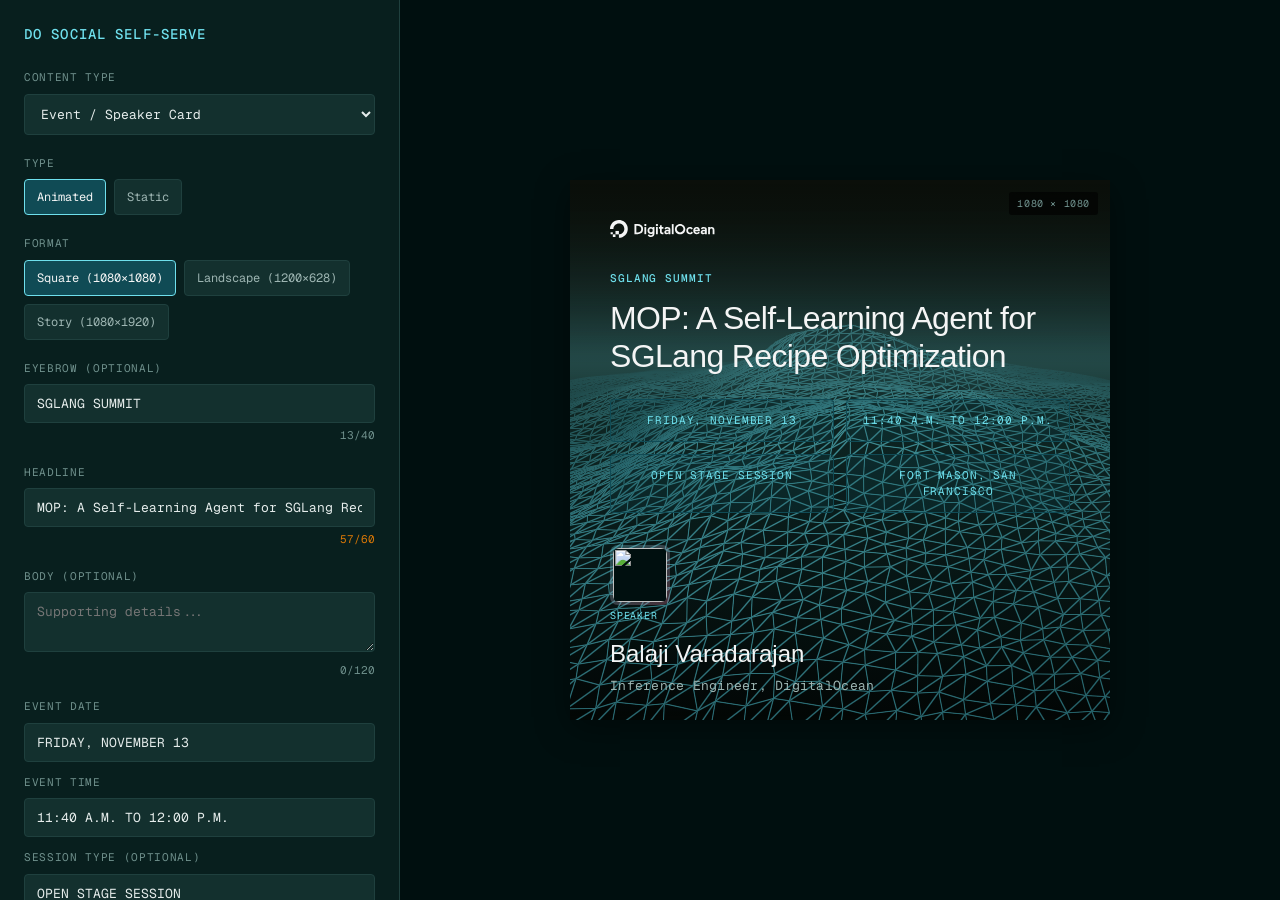
==== index.html @ 2535b36b "Reorder Type buttons: Animated first, then Static Co-Authored-By: Claude Sonnet 4.5 <noreply@anthrop" ====
<!DOCTYPE html>
<html lang="en">
<head>
<meta charset="UTF-8">
<meta name="viewport" content="width=device-width, initial-scale=1.0">
<title>DO Social Self-Serve</title>
<link rel="preconnect" href="https://fonts.googleapis.com">
<link rel="preconnect" href="https://fonts.gstatic.com" crossorigin>
<link href="https://fonts.googleapis.com/css2?family=Geist+Mono:wght@400;500&display=swap" rel="stylesheet">
<style>
@font-face {
  font-family: 'Special Gothic';
  src: url('https://use.typekit.net/af/79a2bb/00000000000000007735bb91/30/l?primer=7cdcb44be4a7db8877ffa5c0007b8dd865b3bbc383831fe2ea177f62257a9191&fvd=n4&v=3') format('woff2');
  font-weight: 400;
  font-style: normal;
  font-display: swap;
}
</style>
<style>
:root {
  --ground: #000F0F;
  --surface: #081F1E;
  --surface-2: #13302E;
  --rule: #1F403E;
  --text-dim: #6F908C;
  --text-mid: #9DB5B2;
  --text: #E5ECEB;
  --text-bright: #F4F5F5;
  --accent: #6FE0ED;
  --accent-mid: #30CBD9;
  --accent-deep: #104B55;
  --sans: "Special Gothic", "Helvetica Neue", Arial, sans-serif;
  --mono: "Geist Mono", monospace;
}

* { box-sizing: border-box; margin: 0; padding: 0; }

body {
  background: var(--ground);
  color: var(--text);
  font-family: var(--mono);
  font-size: 13px;
  line-height: 1.5;
  overflow-x: hidden;
}

.container {
  display: grid;
  grid-template-columns: 400px 1fr;
  height: 100vh;
}

.sidebar {
  background: var(--surface);
  border-right: 1px solid var(--rule);
  overflow-y: auto;
  padding: 24px;
}

.preview-area {
  display: flex;
  align-items: center;
  justify-content: center;
  padding: 40px;
  position: relative;
}

h1 {
  font-size: 14px;
  font-weight: 500;
  letter-spacing: 0.08em;
  text-transform: uppercase;
  color: var(--accent);
  margin-bottom: 24px;
}

.form-group {
  margin-bottom: 20px;
}

label {
  display: block;
  font-size: 11px;
  letter-spacing: 0.06em;
  text-transform: uppercase;
  color: var(--text-dim);
  margin-bottom: 8px;
}

input[type="text"],
textarea,
select {
  width: 100%;
  background: var(--surface-2);
  border: 1px solid var(--rule);
  color: var(--text);
  padding: 10px 12px;
  font-family: var(--mono);
  font-size: 13px;
  border-radius: 4px;
}

input[type="text"]:focus,
textarea:focus,
select:focus {
  outline: none;
  border-color: var(--accent-deep);
}

textarea {
  resize: vertical;
  min-height: 60px;
}

.char-count {
  font-size: 11px;
  color: var(--text-dim);
  text-align: right;
  margin-top: 4px;
}

.char-count.warning {
  color: #D97706;
}

.char-count.error {
  color: #DC2626;
}

.radio-group {
  display: flex;
  gap: 8px;
  flex-wrap: wrap;
}

.radio-btn {
  background: var(--surface-2);
  border: 1px solid var(--rule);
  padding: 8px 12px;
  border-radius: 4px;
  cursor: pointer;
  font-size: 12px;
  color: var(--text-mid);
  transition: all 0.15s ease;
}

.radio-btn:hover {
  border-color: var(--accent-deep);
  color: var(--text);
}

.radio-btn.active {
  background: var(--accent-deep);
  border-color: var(--accent);
  color: var(--text-bright);
}

.btn-primary {
  background: var(--accent);
  color: var(--ground);
  border: none;
  padding: 12px 20px;
  border-radius: 4px;
  font-family: var(--mono);
  font-size: 12px;
  font-weight: 500;
  letter-spacing: 0.04em;
  cursor: pointer;
  transition: all 0.15s ease;
  width: 100%;
  margin-top: 24px;
}

.btn-primary:hover {
  background: var(--accent-mid);
}

.preview-canvas {
  background: var(--ground);
  box-shadow: 0 8px 32px rgba(0, 0, 0, 0.4);
  position: relative;
  overflow: hidden;
}

.preview-canvas.square {
  width: 540px;
  height: 540px;
}

.preview-canvas.landscape {
  width: 600px;
  height: 314px;
}

.preview-canvas.story {
  width: 324px;
  height: 576px;
}

.canvas-content {
  width: 100%;
  height: 100%;
  padding: 40px;
  display: flex;
  flex-direction: column;
  justify-content: space-between;
  position: relative;
}

.canvas-bg {
  position: absolute;
  inset: 0;
  background: linear-gradient(180deg, transparent 0%, rgba(48, 203, 217, 0.12) 50%, transparent 100%);
  pointer-events: none;
}

.canvas-logo {
  display: flex;
  align-items: center;
  position: relative;
  z-index: 1;
}

.canvas-logo svg {
  height: 18px;
  width: auto;
  fill: var(--text-bright);
}

.canvas-content-body {
  position: relative;
  z-index: 1;
}

.canvas-eyebrow {
  font-family: var(--mono);
  font-size: 11px;
  font-weight: 500;
  letter-spacing: 0.08em;
  text-transform: uppercase;
  color: var(--accent);
  margin-top: 32px;
  margin-bottom: 12px;
}

.canvas-headline {
  font-family: var(--sans);
  font-size: 32px;
  font-weight: 400;
  letter-spacing: -0.02em;
  color: var(--text-bright);
  line-height: 1.2;
  margin-bottom: 16px;
}

.canvas-body {
  font-family: var(--sans);
  font-size: 14px;
  font-weight: 400;
  color: var(--text-mid);
  line-height: 1.5;
  max-width: 80%;
}

.canvas-cta {
  background: var(--accent-deep);
  border: 1px solid var(--accent);
  color: var(--text-bright);
  padding: 10px 16px;
  border-radius: 4px;
  font-size: 12px;
  font-weight: 500;
  letter-spacing: 0.04em;
  display: inline-block;
  margin-top: 20px;
}

/* Event Metadata Pills */
.canvas-event-meta {
  display: grid;
  grid-template-columns: 1fr 1fr;
  gap: 12px;
  margin-top: 24px;
}

.canvas-pill {
  font-family: var(--mono);
  font-size: 11px;
  letter-spacing: 0.08em;
  text-transform: uppercase;
  color: var(--accent);
  background: rgba(16, 75, 85, 0.2);
  border: 1px solid var(--accent-deep);
  border-radius: 4px;
  padding: 12px 16px;
  text-align: center;
}

/* Speaker Section */
.canvas-speaker {
  margin-top: 32px;
  display: block;
}

.canvas-speaker-photo-container {
  width: 60px;
  height: 60px;
  border-radius: 8px;
  background: linear-gradient(135deg, rgba(111, 224, 237, 0.3) 0%, rgba(219, 112, 147, 0.3) 100%);
  padding: 3px;
  display: inline-flex;
  align-items: center;
  justify-content: center;
  vertical-align: middle;
  margin-right: 12px;
}

.canvas-speaker-photo {
  width: 100%;
  height: 100%;
  object-fit: cover;
  border-radius: 6px;
  background: var(--ground);
}

.canvas-speaker-info {
  display: block;
}

.canvas-speaker-label {
  font-family: var(--mono);
  font-size: 10px;
  letter-spacing: 0.08em;
  text-transform: uppercase;
  color: var(--accent);
  display: inline-block;
  vertical-align: middle;
}

.canvas-speaker-name {
  font-family: var(--sans);
  font-size: 24px;
  font-weight: 400;
  color: var(--text-bright);
  margin-top: 12px;
  margin-bottom: 4px;
}

.canvas-speaker-title {
  font-family: var(--mono);
  font-size: 13px;
  color: var(--text-mid);
  letter-spacing: 0.02em;
}

.info-box {
  background: var(--surface-2);
  border: 1px solid var(--accent-deep);
  border-radius: 4px;
  padding: 12px;
  margin-top: 20px;
  font-size: 11px;
  color: var(--text-dim);
  line-height: 1.6;
}

.dimension-label {
  position: absolute;
  top: 12px;
  right: 12px;
  font-size: 10px;
  letter-spacing: 0.06em;
  text-transform: uppercase;
  color: var(--text-dim);
  background: rgba(0, 0, 0, 0.6);
  padding: 4px 8px;
  border-radius: 3px;
  backdrop-filter: blur(4px);
}

.animated-canvas {
  position: absolute;
  inset: 0;
  opacity: 0;
  pointer-events: none;
  transition: opacity 0.3s ease;
}

.preview-canvas.animated .animated-canvas {
  opacity: 1;
}

@keyframes fadeInUp {
  from {
    opacity: 0;
    transform: translateY(20px);
  }
  to {
    opacity: 1;
    transform: translateY(0);
  }
}

@keyframes pulse {
  0%, 100% {
    opacity: 0.4;
  }
  50% {
    opacity: 1;
  }
}

.animated .canvas-headline {
  animation: fadeInUp 1s ease forwards;
  animation-delay: 0.5s;
  opacity: 0;
}

.animated .canvas-body {
  animation: fadeInUp 1s ease forwards;
  animation-delay: 1s;
  opacity: 0;
}

.animated .canvas-cta {
  animation: fadeInUp 1s ease forwards;
  animation-delay: 1.5s;
  opacity: 0;
}

@media (max-width: 1200px) {
  .container {
    grid-template-columns: 1fr;
    height: auto;
  }

  .preview-area {
    min-height: 600px;
  }
}
</style>
</head>
<body>

<div class="container">
  <div class="sidebar">
    <h1>DO Social Self-Serve</h1>

    <div class="form-group">
      <label>Content Type</label>
      <select id="contentType">
        <option value="event" selected>Event / Speaker Card</option>
        <option value="product">Product Launch</option>
        <option value="partnership">Partnership</option>
        <option value="quote">Customer Quote</option>
        <option value="hiring">Hiring</option>
        <option value="thought">Thought Leadership</option>
        <option value="company">Company News</option>
      </select>
    </div>

    
    <div class="form-group" id="productOptions" style="display: none;">
      <label>
        <input type="checkbox" id="dayZeroBadge" style="width: auto; margin-right: 8px;">
        Show "DAY 0" badge
      </label>
      <label style="margin-top: 12px;">Partner Logo URL <span style="color: var(--text-dim);">(Optional)</span></label>
      <input type="text" id="partnerLogo" placeholder="https://partner.com/logo.svg">
    </div>

    
    <div class="form-group" id="quoteOptions" style="display: none;">
      <label>Customer/Partner Name</label>
      <input type="text" id="customerName" placeholder="Company name" maxlength="40">
      <label style="margin-top: 12px;">Quote Text</label>
      <textarea id="quoteText" placeholder="Customer testimonial or quote..." maxlength="300" rows="5"></textarea>
      <div class="char-count"><span id="quoteCount">0</span>/300</div>
      <label style="margin-top: 12px;">Attribution Name</label>
      <input type="text" id="attributionName" placeholder="Person's name" maxlength="40">
      <label style="margin-top: 12px;">Attribution Title</label>
      <input type="text" id="attributionTitle" placeholder="Title & Company" maxlength="60">
    </div>

    <div class="form-group">
      <label>Type</label>
      <div class="radio-group">
        <div class="radio-btn active" data-type="animated">Animated</div>
        <div class="radio-btn" data-type="static">Static</div>
      </div>
    </div>

    <div class="form-group">
      <label>Format</label>
      <div class="radio-group">
        <div class="radio-btn active" data-format="square">Square (1080×1080)</div>
        <div class="radio-btn" data-format="landscape">Landscape (1200×628)</div>
        <div class="radio-btn" data-format="story">Story (1080×1920)</div>
      </div>
    </div>

    <div class="form-group">
      <label>Eyebrow <span style="color: var(--text-dim);">(Optional)</span></label>
      <input type="text" id="eyebrow" placeholder="NEW FEATURE · PRODUCT LAUNCH · EVENT" maxlength="40">
      <div class="char-count"><span id="eyebrowCount">0</span>/40</div>
    </div>

    <div class="form-group">
      <label>Headline</label>
      <input type="text" id="headline" placeholder="Your main message here" maxlength="60">
      <div class="char-count"><span id="headlineCount">0</span>/60</div>
    </div>

    <div class="form-group">
      <label>Body <span style="color: var(--text-dim);">(Optional)</span></label>
      <textarea id="body" placeholder="Supporting details..." maxlength="120"></textarea>
      <div class="char-count"><span id="bodyCount">0</span>/120</div>
    </div>

    
    <div class="form-group" id="speakerSection" style="display: none;">
      <label>Event Date</label>
      <input type="text" id="eventDate" placeholder="FRIDAY, NOVEMBER 13" maxlength="40">

      <label style="margin-top: 12px;">Event Time</label>
      <input type="text" id="eventTime" placeholder="11:40 A.M. TO 12:00 P.M." maxlength="40">

      <label style="margin-top: 12px;">Session Type <span style="color: var(--text-dim);">(Optional)</span></label>
      <input type="text" id="sessionType" placeholder="OPEN STAGE SESSION" maxlength="40">

      <label style="margin-top: 12px;">Location</label>
      <input type="text" id="eventLocation" placeholder="FORT MASON, SAN FRANCISCO" maxlength="50">

      <label style="margin-top: 12px;">Speaker Name</label>
      <input type="text" id="speakerName" placeholder="Balaji Varadarajan" maxlength="40">

      <label style="margin-top: 12px;">Speaker Title</label>
      <input type="text" id="speakerTitle" placeholder="Inference Engineer, DigitalOcean" maxlength="60">

      <label style="margin-top: 12px;">Speaker Photo <span style="color: var(--text-dim);">(Optional)</span></label>
      <input type="file" id="speakerPhoto" accept="image/*" style="padding: 8px;">
      <button type="button" id="removeBgBtn" style="margin-top: 8px; padding: 8px 12px; background: var(--accent-deep); border: 1px solid var(--accent); color: var(--text-bright); border-radius: 4px; font-family: var(--mono); font-size: 11px; cursor: pointer; display: none;">Remove Background</button>
      <div id="bgRemovalStatus" style="font-size: 10px; color: var(--accent); margin-top: 4px; display: none;">Processing...</div>
      <div style="font-size: 10px; color: var(--text-dim); margin-top: 4px;">Square photos work best (1:1 ratio)</div>
    </div>

    <div class="form-group">
      <label>Call to Action</label>
      <select id="cta">
        <option value="">None</option>
        <option value="Learn more">Learn more</option>
        <option value="Get started">Get started</option>
        <option value="Try now">Try now</option>
        <option value="Read more">Read more</option>
        <option value="Sign up">Sign up</option>
        <option value="Join us">Join us</option>
        <option value="Register now">Register now</option>
      </select>
    </div>

    <button class="btn-primary" onclick="downloadPNG()">Download PNG (2x)</button>
    <button class="btn-primary" id="downloadMP4Btn" onclick="downloadMP4()" style="margin-top: 12px; display: none;">Download MP4</button>
  </div>

  <div class="preview-area">
    <div class="preview-canvas square" id="preview">
      <canvas class="animated-canvas" id="animCanvas" width="1080" height="1080"></canvas>
      <div class="canvas-bg"></div>
      <div class="canvas-content">
        <div class="canvas-logo">
          <svg viewBox="0 0 436 75" xmlns="http://www.w3.org/2000/svg">
            <path d="M37.0946 74.088V59.7419C52.3378 59.7419 64.0565 44.6916 58.2412 28.6733C56.1265 22.7764 51.3685 18.0237 45.4651 15.9114C29.429 10.1025 14.362 21.8963 14.362 37.0345H0C0 12.8309 23.4375 -6.09187 48.8133 1.82931C59.9153 5.26181 68.7264 14.1511 72.2508 25.2408C80.1808 50.6765 61.3251 74.088 37.0946 74.088Z"/>
            <path d="M37.0918 59.8306H22.8179V45.5724H37.0918V59.8306Z"/>
            <path d="M22.8162 70.8364H11.8024V59.8347H22.8162V70.8364Z"/>
            <path d="M11.8111 59.8356H2.55944V50.6823H11.723V59.8356H11.8111Z"/>
            <path d="M130.65 21.4733C126.464 18.6122 121.231 17.1383 115.127 17.1383H101.871V59.1012H115.127C121.231 59.1012 126.464 57.5406 130.65 54.5061C132.917 52.8588 134.749 50.6046 135.969 47.7435C137.19 44.8823 137.888 41.5877 137.888 37.8596C137.888 34.1315 137.278 30.8369 135.969 28.0625C134.749 25.2014 133.004 22.9472 130.65 21.4733ZM109.64 24.1654H113.826C118.448 24.1654 122.285 25.0324 125.163 26.8531C128.39 28.7605 130.047 32.4886 130.047 37.7774C130.047 43.2395 128.39 47.0543 125.163 49.1351C122.372 50.9558 118.622 51.9095 113.913 51.9095H109.727V24.1654H109.64Z"/>
            <path d="M147.218 16.5323C145.91 16.5323 144.863 16.9658 143.991 17.8328C143.119 18.6998 142.596 19.7402 142.596 21.0407C142.596 22.3412 143.032 23.3816 143.904 24.3354C144.776 25.2024 145.91 25.6359 147.218 25.6359C148.526 25.6359 149.573 25.2024 150.532 24.3354C151.404 23.4683 151.84 22.3412 151.84 21.0407C151.84 19.7402 151.404 18.6998 150.532 17.8328C149.573 17.0525 148.439 16.5323 147.218 16.5323Z"/>
            <path d="M143.383 29.4469H150.882V59.0116H143.383V29.4469Z"/>
            <path d="M177.994 31.9624C175.727 29.9682 173.198 28.8411 170.494 28.8411C166.396 28.8411 162.907 30.2283 160.291 33.0895C157.588 35.8639 156.279 39.4186 156.279 43.6669C156.279 47.8285 157.588 51.3832 160.204 54.2443C162.82 57.0187 166.308 58.4059 170.407 58.4059C173.285 58.4059 175.727 57.6256 177.82 56.065V56.7586C177.82 59.1862 177.122 61.0936 175.901 62.3941C174.593 63.6946 172.762 64.3882 170.582 64.3882C167.093 64.3882 165 63.001 162.297 59.533L157.239 64.3882L157.413 64.5616C158.547 66.1222 160.204 67.5961 162.384 68.9833C164.564 70.3705 167.442 71.1508 170.669 71.1508C175.116 71.1508 178.692 69.7636 181.308 67.0759C183.924 64.3882 185.32 60.7468 185.32 56.3251V29.448H177.994V31.9624ZM175.989 49.3913C174.681 50.8653 173.024 51.5589 170.844 51.5589C168.664 51.5589 167.007 50.8653 165.786 49.3913C164.478 47.9174 163.867 46.01 163.867 43.5824C163.867 41.1548 164.478 39.2474 165.786 37.7735C167.094 36.2996 168.751 35.606 170.844 35.606C173.024 35.606 174.681 36.2996 175.989 37.7735C177.297 39.2474 177.908 41.2415 177.908 43.5824C177.995 46.01 177.297 47.9174 175.989 49.3913Z"/>
            <path d="M191.695 29.4471H199.195V59.0119H191.695V29.4471Z"/>
            <path d="M195.531 16.5323C194.223 16.5323 193.176 16.9658 192.304 17.8328C191.432 18.6998 190.909 19.7402 190.909 21.0407C190.909 22.3412 191.345 23.3816 192.217 24.3354C193.089 25.2024 194.223 25.6359 195.531 25.6359C196.839 25.6359 197.885 25.2024 198.845 24.3354C199.717 23.4683 200.153 22.3412 200.153 21.0407C200.153 19.7402 199.717 18.6998 198.845 17.8328C197.885 17.0525 196.839 16.5323 195.531 16.5323Z"/>
            <path d="M215.585 21.4703H208.259V29.4467H203.986V36.2094H208.259V48.4341C208.259 52.2489 209.044 55.0233 210.527 56.5839C212.097 58.1445 214.8 59.0115 218.55 59.0115C219.771 59.0115 220.992 59.0115 222.213 58.9248H222.562V52.1622L220.033 52.3356C218.288 52.3356 217.067 51.9888 216.457 51.3819C215.847 50.775 215.585 49.4745 215.585 47.4804V36.2961H222.562V29.5334H215.585V21.4703Z"/>
            <path d="M257.626 17.0478H265.126V59.0107H257.626V17.0478Z"/>
            <path d="M340.558 48.4354C339.249 49.9093 337.854 51.2098 336.808 51.9034C335.761 52.597 334.453 52.8571 332.97 52.8571C330.79 52.8571 328.959 52.0768 327.564 50.4295C326.168 48.7822 325.383 46.7014 325.383 44.1871C325.383 41.6728 326.081 39.592 327.476 37.9447C328.872 36.2974 330.703 35.5171 332.883 35.5171C335.325 35.5171 337.854 36.991 340.034 39.592L345.005 34.9102C341.779 30.7485 337.68 28.8411 332.796 28.8411C328.697 28.8411 325.122 30.315 322.244 33.2629C319.366 36.2107 317.883 39.8521 317.883 44.2738C317.883 48.6955 319.366 52.4236 322.244 55.2847C325.122 58.2325 328.697 59.7064 332.796 59.7064C338.203 59.7064 342.563 57.3655 345.528 53.1172L340.558 48.4354Z"/>
            <path d="M371.257 33.615C370.21 32.1411 368.728 30.9273 366.984 30.0602C365.24 29.1932 363.147 28.7597 360.792 28.7597C356.606 28.7597 353.205 30.3204 350.676 33.2682C348.147 36.3027 346.926 40.0308 346.926 44.3658C346.926 48.8742 348.321 52.5156 351.025 55.3767C353.728 58.1511 357.391 59.625 361.838 59.625C366.897 59.625 370.995 57.6309 374.135 53.6427L374.309 53.4693L369.426 48.7875C368.99 49.3077 368.292 49.9146 367.769 50.5215C367.071 51.2151 366.373 51.7353 365.588 52.0821C364.455 52.6023 363.234 52.9491 361.838 52.9491C359.745 52.9491 358.088 52.3422 356.78 51.1284C355.559 50.0013 354.862 48.5274 354.687 46.62H374.484L374.571 43.9323C374.571 42.0249 374.309 40.2042 373.786 38.4702C373.088 36.6495 372.303 35.0889 371.257 33.615ZM354.948 40.5479C355.297 39.1607 355.994 37.9469 356.866 37.0799C357.913 36.1262 359.221 35.606 360.791 35.606C362.622 35.606 364.017 36.1262 364.977 37.1666C365.849 38.1203 366.372 39.2474 366.459 40.6346H354.948V40.5479Z"/>
            <path d="M399.953 31.7022C397.686 29.7948 394.547 28.8411 390.622 28.8411C388.093 28.8411 385.826 29.3613 383.733 30.4017C381.814 31.3554 379.896 33.0028 378.675 35.1703L378.762 35.257L383.558 39.8521C385.564 36.7309 387.744 35.6038 390.622 35.6038C392.192 35.6038 393.5 36.0373 394.459 36.8176C395.419 37.5979 395.942 38.6383 395.942 40.0255V41.4994C394.11 40.9792 392.279 40.6324 390.448 40.6324C386.698 40.6324 383.733 41.4994 381.465 43.2334C379.198 44.9674 378.064 47.4817 378.064 50.6029C378.064 53.3773 379.023 55.6315 380.942 57.2788C382.861 58.9261 385.302 59.7064 388.18 59.7064C391.058 59.7064 393.674 58.5793 396.116 56.5852V59.0128H403.442V40.0255C403.355 36.3841 402.221 33.6097 399.953 31.7022ZM386.692 47.7418C387.564 47.1349 388.698 46.8748 390.268 46.8748C392.099 46.8748 394.018 47.2216 395.936 47.9152V50.7763C394.279 52.2502 392.099 53.0305 389.483 53.0305C388.175 53.0305 387.215 52.7704 386.518 52.1635C385.82 51.6433 385.471 50.9497 385.471 49.996C385.471 49.0423 385.82 48.262 386.692 47.7418Z"/>
            <path d="M432.129 32.2187C430.036 29.8778 427.158 28.7507 423.408 28.7507C420.443 28.7507 418.001 29.6177 416.257 31.265V29.4443H408.931V59.0091H416.431V42.7094C416.431 40.4552 416.954 38.7212 418.001 37.4207C419.047 36.1202 420.53 35.5133 422.448 35.5133C424.105 35.5133 425.413 36.0335 426.373 37.1606C427.332 38.2877 427.768 39.8483 427.768 41.8424V58.9224H435.268V41.8424C435.268 37.7675 434.222 34.5596 432.129 32.2187Z"/>
            <path d="M248.214 31.7022C245.947 29.7948 242.807 28.8411 238.883 28.8411C236.354 28.8411 234.086 29.3613 231.993 30.4017C230.075 31.3554 228.156 33.0028 226.935 35.1703L227.022 35.257L231.819 39.8521C233.825 36.7309 236.005 35.6038 238.883 35.6038C240.453 35.6038 241.761 36.0373 242.72 36.8176C243.679 37.5979 244.202 38.6383 244.202 40.0255V41.4994C242.371 40.9792 240.54 40.6324 238.708 40.6324C234.958 40.6324 231.993 41.4994 229.726 43.2334C227.458 44.9674 226.325 47.4817 226.325 50.6029C226.325 53.3773 227.284 55.6315 229.203 57.2788C231.121 58.9261 233.563 59.7064 236.441 59.7064C239.319 59.7064 241.935 58.5793 244.377 56.5852V59.0128H251.702V40.0255C251.615 36.3841 250.481 33.6097 248.214 31.7022ZM234.953 47.7418C235.825 47.1349 236.958 46.8748 238.528 46.8748C240.36 46.8748 242.278 47.2216 244.197 47.9152V50.7763C242.54 52.2502 240.36 53.0305 237.743 53.0305C236.435 53.0305 235.476 52.7704 234.778 52.1635C234.081 51.6433 233.732 50.9497 233.732 49.996C233.732 49.0423 234.081 48.262 234.953 47.7418Z"/>
            <path d="M292.158 59.6186C280.211 59.6186 270.443 49.9082 270.443 38.0302C270.443 26.1523 280.211 16.4419 292.158 16.4419C304.106 16.4419 313.873 26.1523 313.873 38.0302C313.873 49.9082 304.193 59.6186 292.158 59.6186ZM292.153 23.9845C284.392 23.9845 278.113 30.227 278.113 37.9433C278.113 45.6596 284.392 51.902 292.153 51.902C299.915 51.902 306.194 45.6596 306.194 37.9433C306.194 30.227 299.915 23.9845 292.153 23.9845Z"/>
          </svg>
        </div>

        <div class="canvas-content-body">
          <div class="canvas-eyebrow" id="previewEyebrow">NEW FEATURE</div>
          <div class="canvas-headline" id="previewHeadline">Your headline appears here</div>
          <div class="canvas-body" id="previewBody">Supporting details and context for your announcement.</div>

          
          <div class="canvas-event-meta" id="previewEventMeta" style="display: none;">
            <div class="canvas-pill" id="previewEventDate">FRIDAY, NOVEMBER 13</div>
            <div class="canvas-pill" id="previewEventTime">11:40 A.M. TO 12:00 P.M.</div>
            <div class="canvas-pill" id="previewSessionType">OPEN STAGE SESSION</div>
            <div class="canvas-pill" id="previewEventLocation">FORT MASON, SAN FRANCISCO</div>
          </div>

          
          <div class="canvas-speaker" id="previewSpeaker" style="display: none;">
            <div class="canvas-speaker-photo-container">
              <img id="previewSpeakerPhoto" class="canvas-speaker-photo" src="" alt="">
            </div>
            <div class="canvas-speaker-info">
              <div class="canvas-speaker-label">SPEAKER</div>
              <div class="canvas-speaker-name" id="previewSpeakerName">Speaker Name</div>
              <div class="canvas-speaker-title" id="previewSpeakerTitle">Title, Company</div>
            </div>
          </div>

          <div class="canvas-cta" id="previewCta">Learn more</div>
        </div>
      </div>
      <div class="dimension-label">1080 × 1080</div>
    </div>
  </div>
</div>

<script>
let terrainRenderer = null;


function initTerrainAnimation(canvas) {
  const gl = canvas.getContext('webgl2', { antialias: true, alpha: true, premultipliedAlpha: false });

  if (!gl) {
    console.warn('WebGL2 not available');
    return null;
  }

  const R = 108, N = 100, MAXH = 30, ORBIT_R = 150, CAM_Y = 50, LOOK_Y = 5;

  function hash(x, y) {
    let n = (x * 374761393 + y * 668265263) | 0;
    n = (n ^ (n >> 13)) * 1274126177;
    return ((n ^ (n >> 16)) >>> 0) / 4294967295;
  }

  const sm = t => t * t * (3 - 2 * t);

  function vnoise(x, y) {
    const ix = Math.floor(x), iy = Math.floor(y);
    const tx = sm(x - ix), ty = sm(y - iy);
    const a = hash(ix, iy), b = hash(ix + 1, iy);
    const c = hash(ix, iy + 1), d = hash(ix + 1, iy + 1);
    const t = a + (b - a) * tx, u = c + (d - c) * tx;
    return t + (u - t) * ty;
  }

  function fbm(x, y, oct) {
    let s = 0, a = 0.5, f = 1, n = 0;
    for (let i = 0; i < oct; i++) {
      s += a * vnoise(x * f, y * f);
      n += a; a *= 0.5; f *= 2.02;
    }
    return s / n;
  }

  function heightAt(x, z) {
    const r = Math.hypot(x, z) / R;
    if (r >= 1) return 0;
    const dome = Math.pow(Math.max(0, 1 - r * r), 1.22);
    const f = fbm(x * 0.0165 + 11, z * 0.0165 - 7, 5);
    let ridge = 1 - Math.abs(2 * fbm(x * 0.0295 - 31, z * 0.0295 + 19, 4) - 1);
    ridge = Math.pow(ridge, 1.7);
    return dome * (0.30 + 0.80 * f + 0.55 * ridge) * MAXH;
  }

  function buildMesh() {
    const step = (2 * R) / N;
    const vx = new Float32Array((N + 1) * (N + 1));
    const vz = new Float32Array((N + 1) * (N + 1));
    const vy = new Float32Array((N + 1) * (N + 1));

    for (let j = 0; j <= N; j++) {
      for (let i = 0; i <= N; i++) {
        const k = j * (N + 1) + i;
        const edge = (i === 0 || j === 0 || i === N || j === N) ? 0 : 1;
        const jx = (hash(i * 7 + 3, j * 13 + 5) - 0.5) * step * 0.78 * edge;
        const jz = (hash(i * 17 + 29, j * 5 + 41) - 0.5) * step * 0.78 * edge;
        const x = -R + i * step + jx;
        const z = -R + j * step + jz;
        vx[k] = x; vz[k] = z; vy[k] = heightAt(x, z);
      }
    }

    const tris = [];
    for (let j = 0; j < N; j++) {
      for (let i = 0; i < N; i++) {
        const a = j * (N + 1) + i, b = a + 1;
        const c = a + (N + 1), d = c + 1;
        const cxm = (vx[a] + vx[d]) * 0.5, czm = (vz[a] + vz[d]) * 0.5;
        if (Math.hypot(cxm, czm) > R * 0.995) continue;
        if (hash(i * 3 + 1, j * 11 + 2) > 0.5) {
          tris.push(a, b, d, a, d, c);
        } else {
          tris.push(a, b, c, b, d, c);
        }
      }
    }

    const n = tris.length;
    const pos = new Float32Array(n * 3);
    const bary = new Float32Array(n * 3);
    const B = [[1,0,0],[0,1,0],[0,0,1]];
    for (let t = 0; t < n; t++) {
      const k = tris[t];
      pos[t*3] = vx[k]; pos[t*3+1] = vy[k]; pos[t*3+2] = vz[k];
      const b = B[t % 3];
      bary[t*3] = b[0]; bary[t*3+1] = b[1]; bary[t*3+2] = b[2];
    }
    return { pos, bary, count: n };
  }

  const VS = `#version 300 es
  in vec3 aPos; in vec3 aBary;
  uniform mat4 uMVP, uMV;
  out vec3 vBary; out float vDepth; out float vH;
  void main() {
    vec4 mv = uMV * vec4(aPos, 1.0);
    vDepth = -mv.z; vH = aPos.y; vBary = aBary;
    gl_Position = uMVP * vec4(aPos, 1.0);
  }`;

  const BG_CHUNK = `
  uniform vec2 uRes; uniform vec3 uDark, uWarm, uCool;
  uniform float uGlow, uCenter;
  vec3 glowTerm(vec2 frag, float fall) {
    float yN = frag.y / uRes.y, d = yN - uCenter;
    float up = clamp(d / 0.42, 0.0, 1.0), lo = clamp(1.0 + d / fall, 0.0, 1.0);
    float inten = pow(1.0 - up, 2.2) * lo;
    return mix(uWarm, uCool, smoothstep(0.0, 0.32, up)) * inten;
  }
  vec3 bgAt(vec2 frag) { return uDark + glowTerm(frag, 0.16) * uGlow; }`;

  const BG_VS = `#version 300 es
  void main() {
    vec2 p = vec2(float((gl_VertexID << 1) & 2), float(gl_VertexID & 2));
    gl_Position = vec4(p * 2.0 - 1.0, 0.0, 1.0);
  }`;

  const BG_FS = `#version 300 es
  precision highp float;
  ${BG_CHUNK}
  out vec4 frag;
  void main() { frag = vec4(bgAt(gl_FragCoord.xy), 1.0); }`;

  const FS = `#version 300 es
  precision highp float;
  ${BG_CHUNK}
  in vec3 vBary; in float vDepth; in float vH;
  uniform float uNear, uFar, uMaxH, uLW;
  uniform vec3 uLineLo, uLineHi, uFill;
  out vec4 frag;
  void main() {
    vec3 d = fwidth(vBary), a = smoothstep(vec3(0.0), d * uLW, vBary);
    float edge = 1.0 - min(min(a.x, a.y), a.z);
    float fog = 1.0 - clamp((vDepth - uNear) / (uFar - uNear), 0.0, 1.0);
    fog = pow(fog, 1.45);
    float hN = clamp(vH / uMaxH, 0.0, 1.0);
    vec3 line = mix(uLineLo, uLineHi, pow(hN, 0.75));
    vec3 fillC = uFill + glowTerm(gl_FragCoord.xy, 0.60) * uGlow * 0.75;
    vec3 col = mix(fillC, line, edge);
    col = mix(bgAt(gl_FragCoord.xy), col, fog);
    frag = vec4(col, 1.0);
  }`;

  function sh(type, src) {
    const s = gl.createShader(type);
    gl.shaderSource(s, src); gl.compileShader(s);
    if (!gl.getShaderParameter(s, gl.COMPILE_STATUS)) {
      console.error(gl.getShaderInfoLog(s));
      return null;
    }
    return s;
  }

  function link(vs, fs) {
    const p = gl.createProgram();
    gl.attachShader(p, sh(gl.VERTEX_SHADER, vs));
    gl.attachShader(p, sh(gl.FRAGMENT_SHADER, fs));
    gl.linkProgram(p);
    if (!gl.getProgramParameter(p, gl.LINK_STATUS)) {
      console.error(gl.getProgramInfoLog(p));
      return null;
    }
    return p;
  }

  const prog = link(VS, FS);
  const bgProg = link(BG_VS, BG_FS);
  const bgVao = gl.createVertexArray();
  gl.useProgram(prog);

  const mesh = buildMesh();
  const vao = gl.createVertexArray();
  gl.bindVertexArray(vao);

  for (const [name, data] of [['aPos', mesh.pos], ['aBary', mesh.bary]]) {
    const buf = gl.createBuffer();
    gl.bindBuffer(gl.ARRAY_BUFFER, buf);
    gl.bufferData(gl.ARRAY_BUFFER, data, gl.STATIC_DRAW);
    const loc = gl.getAttribLocation(prog, name);
    gl.enableVertexAttribArray(loc);
    gl.vertexAttribPointer(loc, 3, gl.FLOAT, false, 0, 0);
  }

  const U = n => gl.getUniformLocation(prog, n);
  const uMVP = U('uMVP'), uMV = U('uMV');
  const hex = h => [
    parseInt(h.slice(1, 3), 16) / 255,
    parseInt(h.slice(3, 5), 16) / 255,
    parseInt(h.slice(5, 7), 16) / 255
  ];

  gl.uniform3fv(U('uLineLo'), hex('#104B55'));
  gl.uniform3fv(U('uLineHi'), hex('#6FE0ED'));
  gl.uniform3fv(U('uFill'), hex('#000404'));
  gl.uniform1f(U('uMaxH'), MAXH * 0.92);

  const GLOW = {
    uDark: hex('#0B0F0A'), uWarm: hex('#0B0F0A'),
    uCool: hex('#6FE0ED'), uGlow: 0.42, uCenter: 0.56
  };

  for (const p of [prog, bgProg]) {
    gl.useProgram(p);
    for (const [k, v] of Object.entries(GLOW)) {
      const loc = gl.getUniformLocation(p, k);
      Array.isArray(v) ? gl.uniform3fv(loc, v) : gl.uniform1f(loc, v);
    }
  }

  gl.useProgram(prog);
  gl.enable(gl.DEPTH_TEST);
  gl.depthFunc(gl.LEQUAL);
  gl.clearColor(...hex('#0B0F0A'), 1);

  const mul = (a, b) => {
    const o = new Float32Array(16);
    for (let i = 0; i < 4; i++) {
      for (let j = 0; j < 4; j++) {
        let s = 0;
        for (let k = 0; k < 4; k++) s += a[k * 4 + j] * b[i * 4 + k];
        o[i * 4 + j] = s;
      }
    }
    return o;
  };

  function perspective(fovy, asp, n, f) {
    const t = 1 / Math.tan(fovy / 2), o = new Float32Array(16);
    o[0] = t / asp; o[5] = t; o[10] = (f + n) / (n - f);
    o[11] = -1; o[14] = (2 * f * n) / (n - f);
    return o;
  }

  function lookAt(e, c, up) {
    const z = [e[0] - c[0], e[1] - c[1], e[2] - c[2]];
    let l = Math.hypot(...z);
    z[0] /= l; z[1] /= l; z[2] /= l;
    const x = [up[1] * z[2] - up[2] * z[1], up[2] * z[0] - up[0] * z[2], up[0] * z[1] - up[1] * z[0]];
    l = Math.hypot(...x) || 1;
    x[0] /= l; x[1] /= l; x[2] /= l;
    const y = [z[1] * x[2] - z[2] * x[1], z[2] * x[0] - z[0] * x[2], z[0] * x[1] - z[1] * x[0]];
    return new Float32Array([
      x[0], y[0], z[0], 0, x[1], y[1], z[1], 0, x[2], y[2], z[2], 0,
      -(x[0] * e[0] + x[1] * e[1] + x[2] * e[2]),
      -(y[0] * e[0] + y[1] * e[1] + y[2] * e[2]),
      -(z[0] * e[0] + z[1] * e[1] + z[2] * e[2]), 1
    ]);
  }

  let W = canvas.width, H = canvas.height;

  function resize() {
    const dpr = Math.min(devicePixelRatio || 1, 2);
    W = canvas.width = Math.round(canvas.clientWidth * dpr);
    H = canvas.height = Math.round(canvas.clientHeight * dpr);
    gl.viewport(0, 0, W, H);
    for (const p of [prog, bgProg]) {
      gl.useProgram(p);
      gl.uniform2f(gl.getUniformLocation(p, 'uRes'), W, H);
    }
    gl.useProgram(prog);
    gl.uniform1f(U('uLW'), 1.0);
  }

  resize();

  let time = 0;

  function render() {
    const mt = time * 0.01;
    const az = (mt / 90) * Math.PI * 2;
    const bob = Math.sin(az) * 7;
    const eye = [Math.sin(az) * ORBIT_R, CAM_Y + bob, Math.cos(az) * ORBIT_R];
    const view = lookAt(eye, [0, LOOK_Y, 0], [0, 1, 0]);
    const proj = perspective((34 * Math.PI) / 180, W / H, 1, 520);
    gl.uniform1f(U('uNear'), ORBIT_R - R * 1.05);
    gl.uniform1f(U('uFar'), ORBIT_R + R * 1.35);
    gl.clear(gl.COLOR_BUFFER_BIT | gl.DEPTH_BUFFER_BIT);

    gl.disable(gl.DEPTH_TEST);
    gl.useProgram(bgProg);
    gl.bindVertexArray(bgVao);
    gl.drawArrays(gl.TRIANGLES, 0, 3);

    gl.enable(gl.DEPTH_TEST);
    gl.useProgram(prog);
    gl.bindVertexArray(vao);
    gl.uniformMatrix4fv(uMV, false, view);
    gl.uniformMatrix4fv(uMVP, false, mul(proj, view));
    gl.drawArrays(gl.TRIANGLES, 0, mesh.count);
    time++;
  }

  return { render, resize };
}





const inputs = {
  eyebrow: document.getElementById('eyebrow'),
  headline: document.getElementById('headline'),
  body: document.getElementById('body'),
  quoteText: document.getElementById('quoteText')
};

const previews = {
  eyebrow: document.getElementById('previewEyebrow'),
  headline: document.getElementById('previewHeadline'),
  body: document.getElementById('previewBody'),
  cta: document.getElementById('previewCta')
};

const counts = {
  eyebrow: document.getElementById('eyebrowCount'),
  headline: document.getElementById('headlineCount'),
  body: document.getElementById('bodyCount'),
  quoteText: document.getElementById('quoteCount')
};


Object.keys(inputs).forEach(key => {
  inputs[key].addEventListener('input', (e) => {
    const count = e.target.value.length;
    const max = parseInt(e.target.maxLength);
    counts[key].textContent = count;

    const countEl = counts[key].parentElement;
    countEl.classList.remove('warning', 'error');
    if (count > max * 0.9) countEl.classList.add('warning');
    if (count >= max) countEl.classList.add('error');


    if (previews[key]) {
      if (e.target.value.trim()) {
        previews[key].textContent = e.target.value;
        previews[key].style.display = 'block';
      } else {
        previews[key].style.display = 'none';
      }
    }
  });
});


document.getElementById('cta').addEventListener('change', (e) => {
  if (e.target.value) {
    previews.cta.textContent = e.target.value;
    previews.cta.style.display = 'inline-block';
  } else {
    previews.cta.style.display = 'none';
  }
});


const eventDateInput = document.getElementById('eventDate');
const eventTimeInput = document.getElementById('eventTime');
const sessionTypeInput = document.getElementById('sessionType');
const eventLocationInput = document.getElementById('eventLocation');
const speakerNameInput = document.getElementById('speakerName');
const speakerTitleInput = document.getElementById('speakerTitle');

const previewEventMeta = document.getElementById('previewEventMeta');
const previewEventDate = document.getElementById('previewEventDate');
const previewEventTime = document.getElementById('previewEventTime');
const previewSessionType = document.getElementById('previewSessionType');
const previewEventLocation = document.getElementById('previewEventLocation');
const previewSpeaker = document.getElementById('previewSpeaker');
const previewSpeakerName = document.getElementById('previewSpeakerName');
const previewSpeakerTitle = document.getElementById('previewSpeakerTitle');

function updateEventFields() {
  const currentType = document.getElementById('contentType').value;

  if (currentType === 'event') {

    previewEventDate.textContent = eventDateInput.value.trim() || 'EVENT DATE';
    previewEventTime.textContent = eventTimeInput.value.trim() || 'EVENT TIME';
    previewSessionType.textContent = sessionTypeInput.value.trim() || 'SESSION TYPE';
    previewEventLocation.textContent = eventLocationInput.value.trim() || 'LOCATION';


    previewEventMeta.style.display = 'grid';


    previewSpeakerName.textContent = speakerNameInput.value.trim() || 'Speaker Name';
    previewSpeakerTitle.textContent = speakerTitleInput.value.trim() || 'Title, Company';


    previewSpeaker.style.display = 'block';
  } else {

    previewEventMeta.style.display = 'none';
    previewSpeaker.style.display = 'none';
  }
}


if (eventDateInput) eventDateInput.addEventListener('input', updateEventFields);
if (eventTimeInput) eventTimeInput.addEventListener('input', updateEventFields);
if (sessionTypeInput) sessionTypeInput.addEventListener('input', updateEventFields);
if (eventLocationInput) eventLocationInput.addEventListener('input', updateEventFields);
if (speakerNameInput) speakerNameInput.addEventListener('input', updateEventFields);
if (speakerTitleInput) speakerTitleInput.addEventListener('input', updateEventFields);


const speakerPhotoInput = document.getElementById('speakerPhoto');
const previewSpeakerPhoto = document.getElementById('previewSpeakerPhoto');
const removeBgBtn = document.getElementById('removeBgBtn');
const bgRemovalStatus = document.getElementById('bgRemovalStatus');
let currentPhotoFile = null;


if (speakerPhotoInput) {
  speakerPhotoInput.addEventListener('change', (e) => {
    const file = e.target.files[0];
    if (file && file.type.startsWith('image/')) {
      currentPhotoFile = file;

      const reader = new FileReader();
      reader.onload = (event) => {
        previewSpeakerPhoto.src = event.target.result;
        removeBgBtn.style.display = 'block';
        updateEventFields();
      };
      reader.readAsDataURL(file);
    }
  });
}


if (removeBgBtn) {
  removeBgBtn.addEventListener('click', async () => {
    if (!currentPhotoFile) return;

    try {
      bgRemovalStatus.style.display = 'block';
      bgRemovalStatus.textContent = 'Removing background...';
      removeBgBtn.disabled = true;
      removeBgBtn.textContent = 'Processing...';


      if (!window.removeBackground) {
        const script = document.createElement('script');
        script.type = 'module';
        script.textContent = `
          import { removeBackground } from 'https://cdn.jsdelivr.net/npm/@imgly/background-removal@1.4.5/+esm';
          window.removeBackground = removeBackground;
        `;
        document.head.appendChild(script);


        await new Promise(resolve => {
          const checkLoaded = setInterval(() => {
            if (window.removeBackground) {
              clearInterval(checkLoaded);
              resolve();
            }
          }, 100);
        });
      }


      const imageUrl = URL.createObjectURL(currentPhotoFile);
      const blob = await window.removeBackground(imageUrl);
      const url = URL.createObjectURL(blob);

      previewSpeakerPhoto.src = url;
      bgRemovalStatus.textContent = 'Background removed!';
      removeBgBtn.textContent = 'Background Removed ✓';
      removeBgBtn.style.background = 'var(--accent)';
      removeBgBtn.style.color = 'var(--ground)';

      setTimeout(() => {
        bgRemovalStatus.style.display = 'none';
      }, 2000);

      updateEventFields();
    } catch (error) {
      console.error('Background removal failed:', error);
      bgRemovalStatus.textContent = 'Failed to remove background';
      bgRemovalStatus.style.color = '#DC2626';
      removeBgBtn.disabled = false;
      removeBgBtn.textContent = 'Remove Background';

      setTimeout(() => {
        bgRemovalStatus.style.display = 'none';
        bgRemovalStatus.style.color = 'var(--accent)';
      }, 3000);
    }
  });
}


let isAnimated = true;
let animationFrame = null;

document.querySelectorAll('.radio-btn[data-type]').forEach(btn => {
  btn.addEventListener('click', (e) => {
    document.querySelectorAll('.radio-btn[data-type]').forEach(b => b.classList.remove('active'));
    btn.classList.add('active');

    const type = btn.dataset.type;
    isAnimated = (type === 'animated');
    const preview = document.getElementById('preview');
    const mp4Btn = document.getElementById('downloadMP4Btn');

    if (isAnimated) {
      preview.classList.add('animated');
      mp4Btn.style.display = 'block';
      startAnimation();
    } else {
      preview.classList.remove('animated');
      mp4Btn.style.display = 'none';
      stopAnimation();
    }
  });
});


document.querySelectorAll('.radio-btn[data-format]').forEach(btn => {
  btn.addEventListener('click', (e) => {
    document.querySelectorAll('.radio-btn[data-format]').forEach(b => b.classList.remove('active'));
    btn.classList.add('active');

    const format = btn.dataset.format;
    const preview = document.getElementById('preview');
    const label = document.querySelector('.dimension-label');

    preview.className = `preview-canvas ${format}${isAnimated ? ' animated' : ''}`;

    const dimensions = {
      square: '1080 × 1080',
      landscape: '1200 × 628',
      story: '1080 × 1920'
    };
    label.textContent = dimensions[format];


    const content = preview.querySelector('.canvas-content');
    if (format === 'story') {
      content.style.padding = '32px';
      previews.headline.style.fontSize = '28px';
    } else {
      content.style.padding = '40px';
      previews.headline.style.fontSize = '32px';
    }


    if (isAnimated) {
      stopAnimation();
      startAnimation();
    }
  });
});


function startAnimation() {
  const canvas = document.getElementById('animCanvas');
  console.log('Starting animation...', canvas);

  try {
    terrainRenderer = initTerrainAnimation(canvas);
    console.log('Terrain renderer:', terrainRenderer);

    if (!terrainRenderer) {
      console.warn('WebGL terrain failed to initialize, falling back to simple animation');
      fallbackAnimation();
      return;
    }


    const preview = document.getElementById('preview');
    canvas.width = preview.offsetWidth;
    canvas.height = preview.offsetHeight;
    console.log('Canvas size:', canvas.width, 'x', canvas.height);

    terrainRenderer.resize();

    function animate() {
      if (!terrainRenderer) return;
      terrainRenderer.render();
      animationFrame = requestAnimationFrame(animate);
    }

    console.log('Starting animation loop...');
    animate();
  } catch (e) {
    console.error('Terrain animation error:', e);
    fallbackAnimation();
  }
}

function stopAnimation() {
  if (animationFrame) {
    cancelAnimationFrame(animationFrame);
    animationFrame = null;
  }
  terrainRenderer = null;

  const canvas = document.getElementById('animCanvas');
  const gl = canvas.getContext('webgl2');
  if (gl) {
    gl.clear(gl.COLOR_BUFFER_BIT | gl.DEPTH_BUFFER_BIT);
  }
}


function fallbackAnimation() {
  const canvas = document.getElementById('animCanvas');
  const ctx = canvas.getContext('2d');
  let time = 0;

  function draw() {
    const w = canvas.width;
    const h = canvas.height;
    ctx.clearRect(0, 0, w, h);


    const grad = ctx.createRadialGradient(w/2, h*0.6, 0, w/2, h*0.6, h*0.5);
    grad.addColorStop(0, 'rgba(48, 203, 217, 0.15)');
    grad.addColorStop(1, 'rgba(48, 203, 217, 0)');
    ctx.fillStyle = grad;
    ctx.fillRect(0, 0, w, h);

    time++;
    animationFrame = requestAnimationFrame(draw);
  }

  draw();
}


document.getElementById('contentType').addEventListener('change', (e) => {
  const type = e.target.value;


  document.getElementById('speakerSection').style.display = (type === 'event') ? 'block' : 'none';
  document.getElementById('productOptions').style.display = (type === 'product') ? 'block' : 'none';
  document.getElementById('quoteOptions').style.display = (type === 'quote') ? 'block' : 'none';

  const presets = {
    product: {
      eyebrow: 'NEW FEATURE',
      headline: 'Introducing [Product Name]',
      body: 'Built for developers who need performance and simplicity.',
      cta: 'Learn more'
    },
    event: {
      eyebrow: 'SGLANG SUMMIT',
      headline: 'MOP: A Self-Learning Agent for SGLang Recipe Optimization',
      body: '',
      cta: '',
      eventDate: 'FRIDAY, NOVEMBER 13',
      eventTime: '11:40 A.M. TO 12:00 P.M.',
      sessionType: 'OPEN STAGE SESSION',
      eventLocation: 'FORT MASON, SAN FRANCISCO',
      speaker: 'Balaji Varadarajan',
      speakerTitle: 'Inference Engineer, DigitalOcean'
    },
    partnership: {
      eyebrow: 'PARTNERSHIP',
      headline: 'DigitalOcean × [Partner]',
      body: 'Bringing powerful tools to developers everywhere.',
      cta: 'Learn more'
    },
    quote: {
      eyebrow: '',
      headline: 'DigitalOcean × [Customer]',
      body: '',
      cta: '',
      customerName: 'Customer Name',
      quoteText: '"Your testimonial quote goes here. What problem did DigitalOcean solve for you?"',
      attributionName: 'Person Name',
      attributionTitle: 'Title, Company'
    },
    hiring: {
      eyebrow: 'WE\'RE HIRING',
      headline: 'Join the team',
      body: 'Help us build the cloud for developers.',
      cta: 'See openings'
    },
    thought: {
      eyebrow: 'ENGINEERING',
      headline: '[Topic]: A Deep Dive',
      body: 'Technical insights from our engineering team.',
      cta: 'Read more'
    },
    company: {
      eyebrow: 'ANNOUNCEMENT',
      headline: '[Company News]',
      body: '',
      cta: 'Read more'
    }
  };

  const preset = presets[type];
  if (preset) {
    inputs.eyebrow.value = preset.eyebrow || '';
    inputs.headline.value = preset.headline;
    inputs.body.value = preset.body || '';
    document.getElementById('cta').value = preset.cta || '';


    if (type === 'event') {
      document.getElementById('eventDate').value = preset.eventDate || '';
      document.getElementById('eventTime').value = preset.eventTime || '';
      document.getElementById('sessionType').value = preset.sessionType || '';
      document.getElementById('eventLocation').value = preset.eventLocation || '';
      document.getElementById('speakerName').value = preset.speaker || '';
      document.getElementById('speakerTitle').value = preset.speakerTitle || '';
    }


    if (type === 'quote') {
      document.getElementById('customerName').value = preset.customerName || '';
      document.getElementById('quoteText').value = preset.quoteText || '';
      document.getElementById('attributionName').value = preset.attributionName || '';
      document.getElementById('attributionTitle').value = preset.attributionTitle || '';


      const quoteCount = document.getElementById('quoteCount');
      if (quoteCount) quoteCount.textContent = preset.quoteText.length;
    }


    inputs.eyebrow.dispatchEvent(new Event('input'));
    inputs.headline.dispatchEvent(new Event('input'));
    inputs.body.dispatchEvent(new Event('input'));
    document.getElementById('cta').dispatchEvent(new Event('change'));


    updateEventFields();
  }
});


async function downloadPNG() {
  const preview = document.getElementById('preview');
  const dimensionLabel = document.querySelector('.dimension-label');
  const originalWidth = preview.offsetWidth;
  const originalHeight = preview.offsetHeight;


  if (dimensionLabel) {
    dimensionLabel.style.display = 'none';
  }


  const canvas = document.createElement('canvas');
  canvas.width = originalWidth * 2;
  canvas.height = originalHeight * 2;
  const ctx = canvas.getContext('2d');


  ctx.scale(2, 2);


  if (isAnimated) {
    const animCanvas = document.getElementById('animCanvas');
    ctx.drawImage(animCanvas, 0, 0, originalWidth, originalHeight);
  }


  const html2canvas = window.html2canvas;
  if (!html2canvas) {

    if (dimensionLabel) {
      dimensionLabel.style.display = 'block';
    }

    alert('Loading export library...');

    const script = document.createElement('script');
    script.src = 'https://cdnjs.cloudflare.com/ajax/libs/html2canvas/1.4.1/html2canvas.min.js';
    script.onload = () => downloadPNG();
    document.head.appendChild(script);
    return;
  }

  try {
    const capturedCanvas = await html2canvas(preview, {
      scale: 2,
      backgroundColor: '#000F0F',
      logging: false
    });


    const link = document.createElement('a');
    const filename = `do-social-${Date.now()}.png`;
    link.download = filename;
    link.href = capturedCanvas.toDataURL('image/png');
    link.click();


    if (dimensionLabel) {
      dimensionLabel.style.display = 'block';
    }
  } catch (error) {
    console.error('Export failed:', error);
    alert('Export failed. Please try again.');


    if (dimensionLabel) {
      dimensionLabel.style.display = 'block';
    }
  }
}


let mediaRecorder;
let recordedChunks = [];

async function downloadMP4() {
  const animCanvas = document.getElementById('animCanvas');

  if (!animCanvas || !isAnimated) {
    alert('MP4 export is only available for animated mode');
    return;
  }

  try {
    const stream = animCanvas.captureStream(30);
    recordedChunks = [];

    mediaRecorder = new MediaRecorder(stream, {
      mimeType: 'video/webm;codecs=vp9',
      videoBitsPerSecond: 5000000
    });

    mediaRecorder.ondataavailable = (e) => {
      if (e.data.size > 0) {
        recordedChunks.push(e.data);
      }
    };

    mediaRecorder.onstop = () => {
      const blob = new Blob(recordedChunks, { type: 'video/webm' });
      const url = URL.createObjectURL(blob);
      const link = document.createElement('a');
      link.href = url;
      link.download = `do-social-${Date.now()}.webm`;
      link.click();
      URL.revokeObjectURL(url);
    };


    mediaRecorder.start();
    document.getElementById('downloadMP4Btn').textContent = 'Recording... (10s)';

    setTimeout(() => {
      mediaRecorder.stop();
      document.getElementById('downloadMP4Btn').textContent = 'Download MP4';
    }, 10000);

  } catch (error) {
    console.error('Video recording failed:', error);
    alert('MP4 export failed. Your browser may not support video recording.');
  }
}


document.getElementById('contentType').dispatchEvent(new Event('change'));

const preview = document.getElementById('preview');
preview.classList.add('animated');
startAnimation();
document.getElementById('downloadMP4Btn').style.display = 'block';
</script>

</body>
</html>
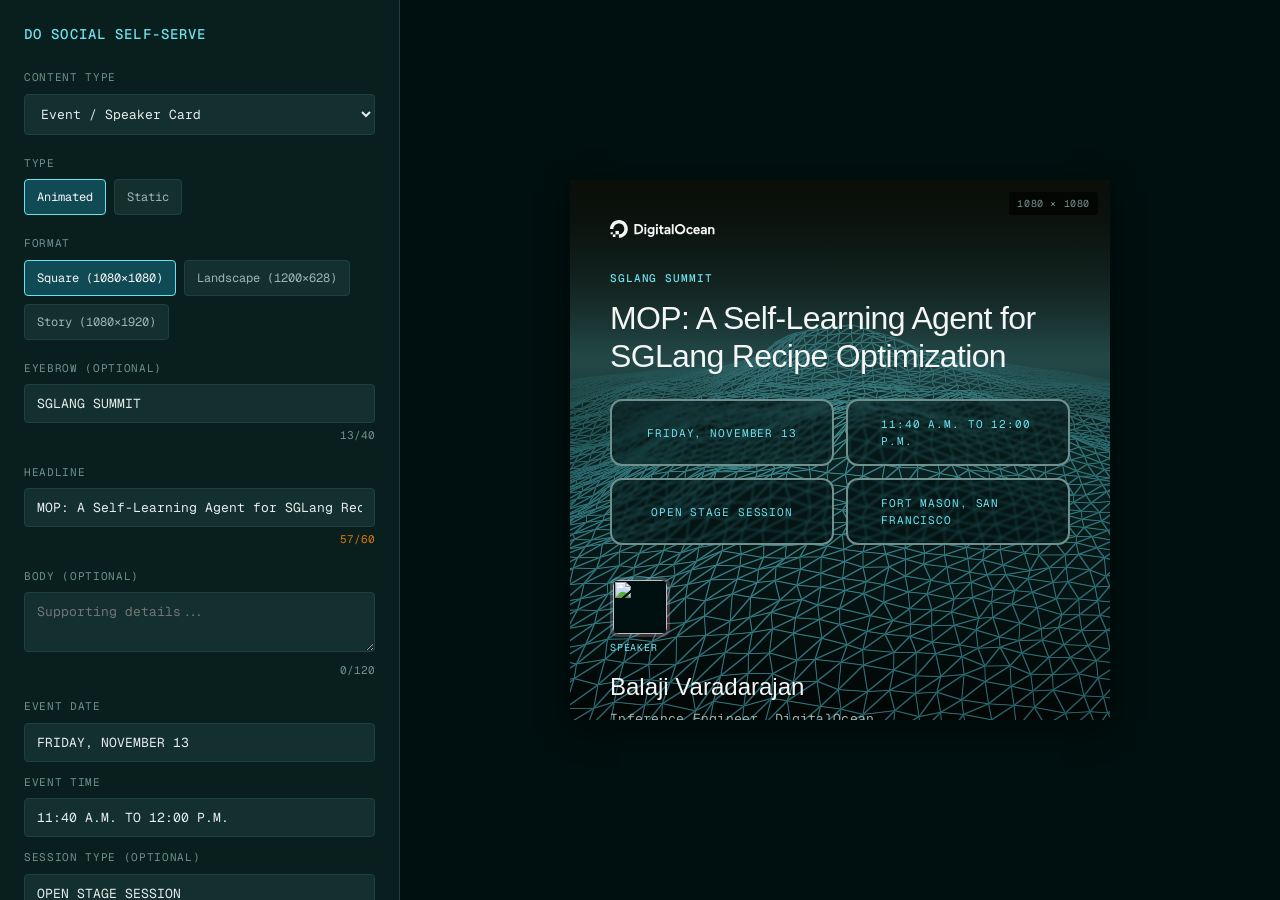
==== commit 0e619779: "Update metadata pill styles New styling: - 15px 33px padding - 12px border radius - 2px solid #6F908" ====
--- a/index.html
+++ b/index.html
@@ -289,11 +289,14 @@
   letter-spacing: 0.08em;
   text-transform: uppercase;
   color: var(--accent);
-  background: rgba(16, 75, 85, 0.2);
-  border: 1px solid var(--accent-deep);
-  border-radius: 4px;
-  padding: 12px 16px;
-  text-align: center;
+  display: flex;
+  padding: 15px 33px;
+  justify-content: center;
+  align-items: center;
+  border-radius: 12px;
+  border: 2px solid #6F908C;
+  background: rgba(0, 15, 15, 0.50);
+  backdrop-filter: blur(1.2px);
 }
 
 /* Speaker Section */
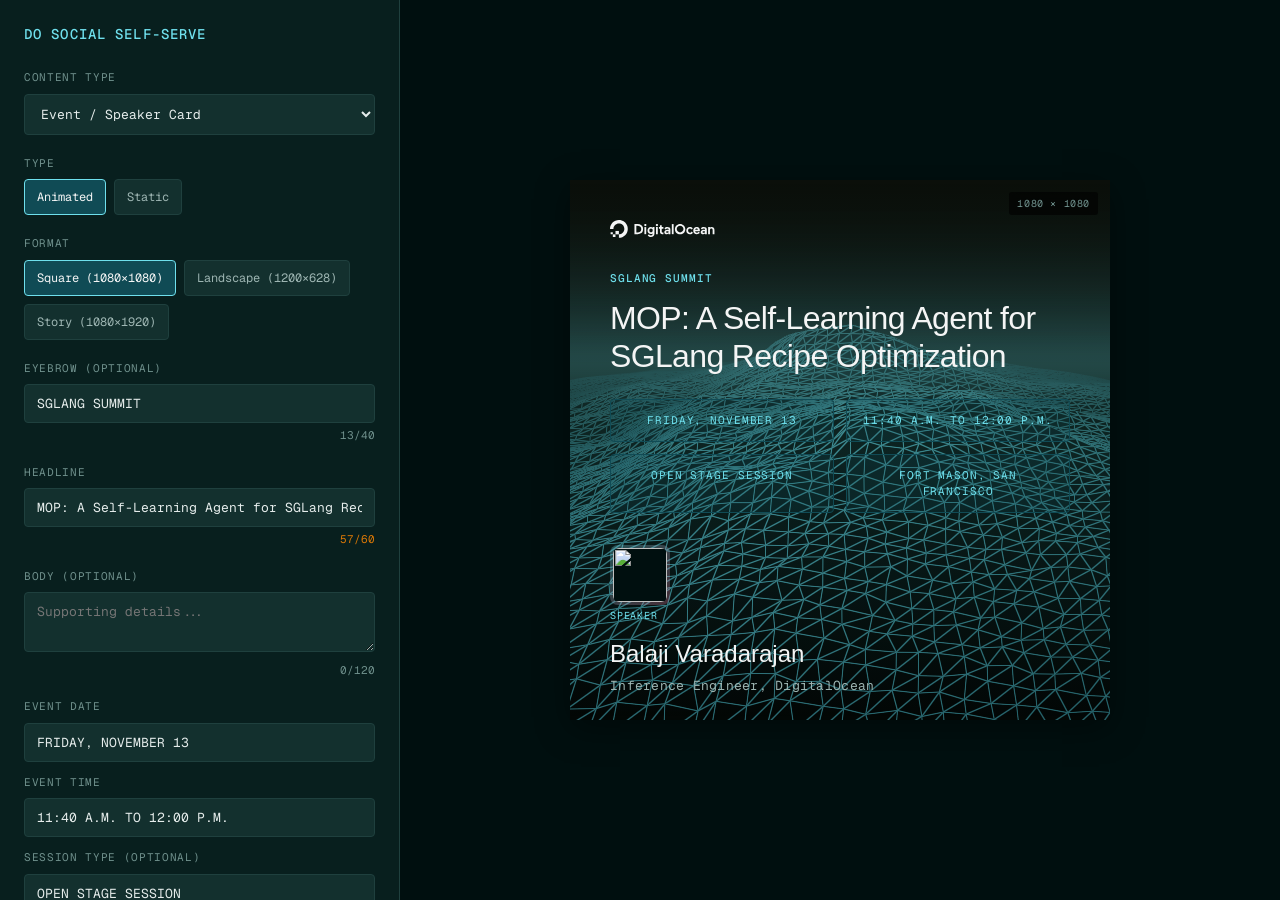
==== commit 27a155b3: "Revert "Update metadata pill styles" This reverts commit 0e619779d8cf34eca7a29d2e8683e2c5b25dbbab." ====
--- a/index.html
+++ b/index.html
@@ -289,14 +289,11 @@
   letter-spacing: 0.08em;
   text-transform: uppercase;
   color: var(--accent);
-  display: flex;
-  padding: 15px 33px;
-  justify-content: center;
-  align-items: center;
-  border-radius: 12px;
-  border: 2px solid #6F908C;
-  background: rgba(0, 15, 15, 0.50);
-  backdrop-filter: blur(1.2px);
+  background: rgba(16, 75, 85, 0.2);
+  border: 1px solid var(--accent-deep);
+  border-radius: 4px;
+  padding: 12px 16px;
+  text-align: center;
 }
 
 /* Speaker Section */
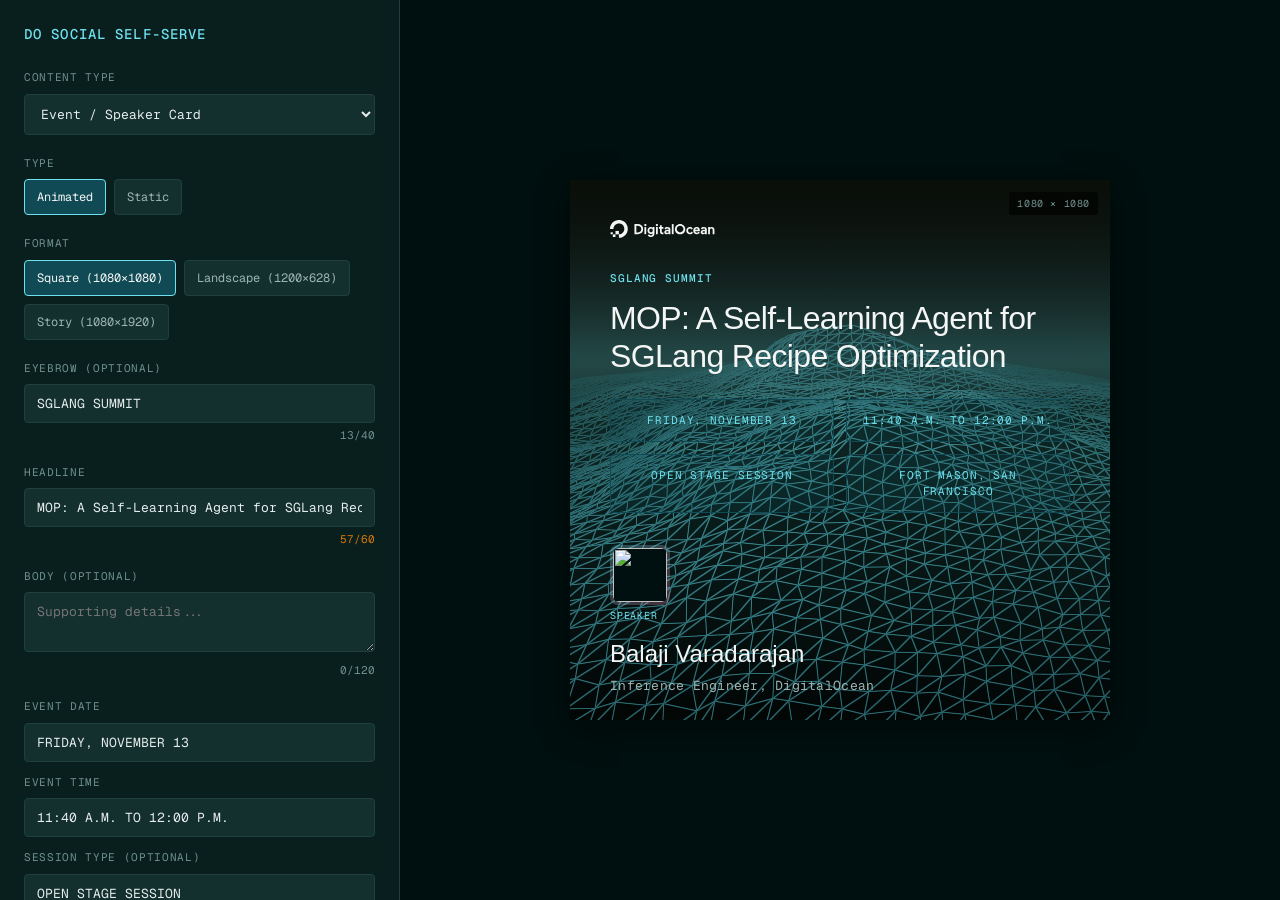
==== commit 662368d3: "Fix speaker card layout for landscape format Landscape-specific adjustments: - Reduced padding (24px" ====
--- a/index.html
+++ b/index.html
@@ -376,6 +376,57 @@
   padding: 4px 8px;
   border-radius: 3px;
   backdrop-filter: blur(4px);
+}
+
+.preview-canvas.landscape .canvas-content {
+  padding: 24px;
+}
+
+.preview-canvas.landscape .canvas-eyebrow {
+  font-size: 9px;
+  margin-top: 16px;
+  margin-bottom: 8px;
+}
+
+.preview-canvas.landscape .canvas-headline {
+  font-size: 20px;
+  margin-bottom: 10px;
+}
+
+.preview-canvas.landscape .canvas-event-meta {
+  gap: 8px;
+  margin-top: 12px;
+}
+
+.preview-canvas.landscape .canvas-pill {
+  font-size: 8px;
+  padding: 6px 10px;
+}
+
+.preview-canvas.landscape .canvas-speaker {
+  margin-top: 16px;
+}
+
+.preview-canvas.landscape .canvas-speaker-photo-container {
+  width: 40px;
+  height: 40px;
+}
+
+.preview-canvas.landscape .canvas-speaker-label {
+  font-size: 8px;
+}
+
+.preview-canvas.landscape .canvas-speaker-name {
+  font-size: 16px;
+  margin-top: 8px;
+}
+
+.preview-canvas.landscape .canvas-speaker-title {
+  font-size: 10px;
+}
+
+.preview-canvas.landscape .canvas-logo {
+  width: 50px;
 }
 
 .animated-canvas {
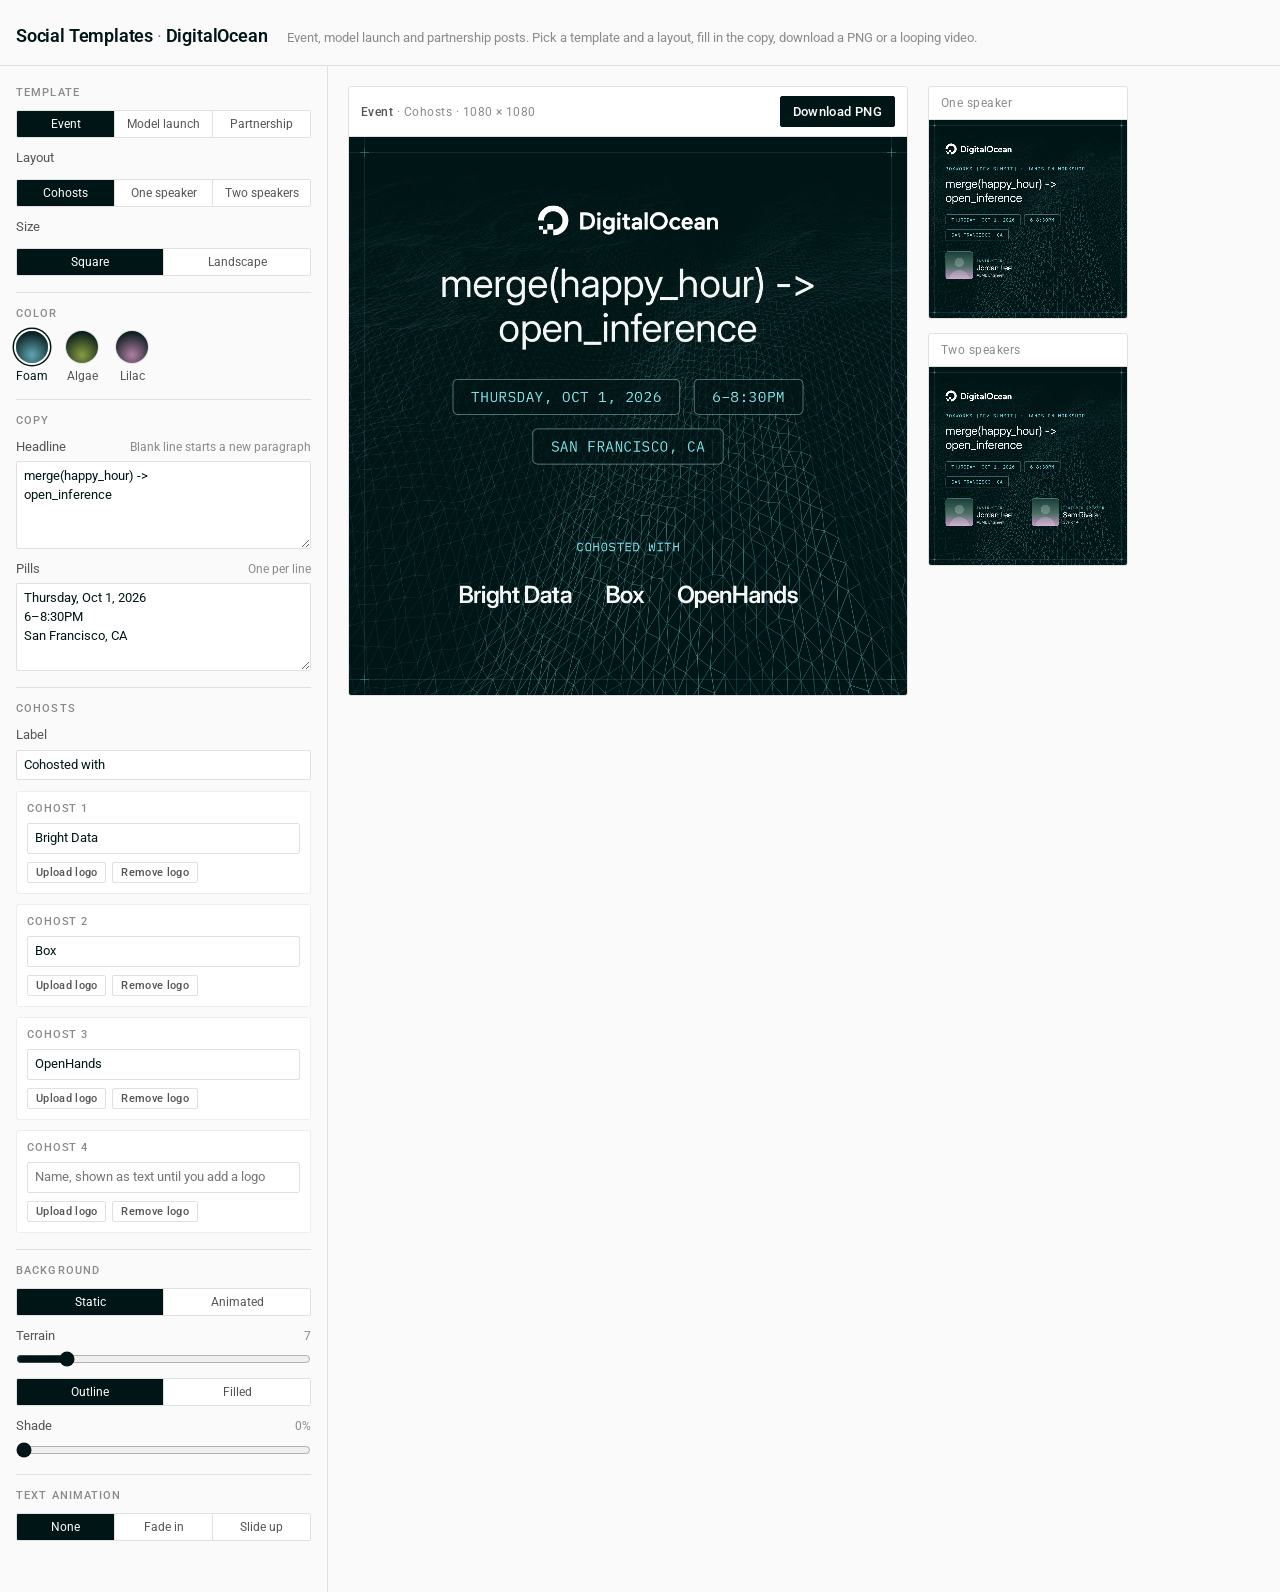
==== commit 9996da66: "Replace tool with new template implementation and adjust partnership logo sizes - Replace single-fil" ====
--- a/index.html
+++ b/index.html
@@ -1,1555 +1,145 @@
 <!DOCTYPE html>
 <html lang="en">
 <head>
-<meta charset="UTF-8">
-<meta name="viewport" content="width=device-width, initial-scale=1.0">
-<title>DO Social Self-Serve</title>
-<link rel="preconnect" href="https://fonts.googleapis.com">
-<link rel="preconnect" href="https://fonts.gstatic.com" crossorigin>
-<link href="https://fonts.googleapis.com/css2?family=Geist+Mono:wght@400;500&display=swap" rel="stylesheet">
-<style>
-@font-face {
-  font-family: 'Special Gothic';
-  src: url('https://use.typekit.net/af/79a2bb/00000000000000007735bb91/30/l?primer=7cdcb44be4a7db8877ffa5c0007b8dd865b3bbc383831fe2ea177f62257a9191&fvd=n4&v=3') format('woff2');
-  font-weight: 400;
-  font-style: normal;
-  font-display: swap;
-}
-</style>
-<style>
-:root {
-  --ground: #000F0F;
-  --surface: #081F1E;
-  --surface-2: #13302E;
-  --rule: #1F403E;
-  --text-dim: #6F908C;
-  --text-mid: #9DB5B2;
-  --text: #E5ECEB;
-  --text-bright: #F4F5F5;
-  --accent: #6FE0ED;
-  --accent-mid: #30CBD9;
-  --accent-deep: #104B55;
-  --sans: "Special Gothic", "Helvetica Neue", Arial, sans-serif;
-  --mono: "Geist Mono", monospace;
-}
-
-* { box-sizing: border-box; margin: 0; padding: 0; }
-
-body {
-  background: var(--ground);
-  color: var(--text);
-  font-family: var(--mono);
-  font-size: 13px;
-  line-height: 1.5;
-  overflow-x: hidden;
-}
-
-.container {
-  display: grid;
-  grid-template-columns: 400px 1fr;
-  height: 100vh;
-}
-
-.sidebar {
-  background: var(--surface);
-  border-right: 1px solid var(--rule);
-  overflow-y: auto;
-  padding: 24px;
-}
-
-.preview-area {
-  display: flex;
-  align-items: center;
-  justify-content: center;
-  padding: 40px;
-  position: relative;
-}
-
-h1 {
-  font-size: 14px;
-  font-weight: 500;
-  letter-spacing: 0.08em;
-  text-transform: uppercase;
-  color: var(--accent);
-  margin-bottom: 24px;
-}
-
-.form-group {
-  margin-bottom: 20px;
-}
-
-label {
-  display: block;
-  font-size: 11px;
-  letter-spacing: 0.06em;
-  text-transform: uppercase;
-  color: var(--text-dim);
-  margin-bottom: 8px;
-}
-
-input[type="text"],
-textarea,
-select {
-  width: 100%;
-  background: var(--surface-2);
-  border: 1px solid var(--rule);
-  color: var(--text);
-  padding: 10px 12px;
-  font-family: var(--mono);
-  font-size: 13px;
-  border-radius: 4px;
-}
-
-input[type="text"]:focus,
-textarea:focus,
-select:focus {
-  outline: none;
-  border-color: var(--accent-deep);
-}
-
-textarea {
-  resize: vertical;
-  min-height: 60px;
-}
-
-.char-count {
-  font-size: 11px;
-  color: var(--text-dim);
-  text-align: right;
-  margin-top: 4px;
-}
-
-.char-count.warning {
-  color: #D97706;
-}
-
-.char-count.error {
-  color: #DC2626;
-}
-
-.radio-group {
-  display: flex;
-  gap: 8px;
-  flex-wrap: wrap;
-}
-
-.radio-btn {
-  background: var(--surface-2);
-  border: 1px solid var(--rule);
-  padding: 8px 12px;
-  border-radius: 4px;
-  cursor: pointer;
-  font-size: 12px;
-  color: var(--text-mid);
-  transition: all 0.15s ease;
-}
-
-.radio-btn:hover {
-  border-color: var(--accent-deep);
-  color: var(--text);
-}
-
-.radio-btn.active {
-  background: var(--accent-deep);
-  border-color: var(--accent);
-  color: var(--text-bright);
-}
-
-.btn-primary {
-  background: var(--accent);
-  color: var(--ground);
-  border: none;
-  padding: 12px 20px;
-  border-radius: 4px;
-  font-family: var(--mono);
-  font-size: 12px;
-  font-weight: 500;
-  letter-spacing: 0.04em;
-  cursor: pointer;
-  transition: all 0.15s ease;
-  width: 100%;
-  margin-top: 24px;
-}
-
-.btn-primary:hover {
-  background: var(--accent-mid);
-}
-
-.preview-canvas {
-  background: var(--ground);
-  box-shadow: 0 8px 32px rgba(0, 0, 0, 0.4);
-  position: relative;
-  overflow: hidden;
-}
-
-.preview-canvas.square {
-  width: 540px;
-  height: 540px;
-}
-
-.preview-canvas.landscape {
-  width: 600px;
-  height: 314px;
-}
-
-.preview-canvas.story {
-  width: 324px;
-  height: 576px;
-}
-
-.canvas-content {
-  width: 100%;
-  height: 100%;
-  padding: 40px;
-  display: flex;
-  flex-direction: column;
-  justify-content: space-between;
-  position: relative;
-}
-
-.canvas-bg {
-  position: absolute;
-  inset: 0;
-  background: linear-gradient(180deg, transparent 0%, rgba(48, 203, 217, 0.12) 50%, transparent 100%);
-  pointer-events: none;
-}
-
-.canvas-logo {
-  display: flex;
-  align-items: center;
-  position: relative;
-  z-index: 1;
-}
-
-.canvas-logo svg {
-  height: 18px;
-  width: auto;
-  fill: var(--text-bright);
-}
-
-.canvas-content-body {
-  position: relative;
-  z-index: 1;
-}
-
-.canvas-eyebrow {
-  font-family: var(--mono);
-  font-size: 11px;
-  font-weight: 500;
-  letter-spacing: 0.08em;
-  text-transform: uppercase;
-  color: var(--accent);
-  margin-top: 32px;
-  margin-bottom: 12px;
-}
-
-.canvas-headline {
-  font-family: var(--sans);
-  font-size: 32px;
-  font-weight: 400;
-  letter-spacing: -0.02em;
-  color: var(--text-bright);
-  line-height: 1.2;
-  margin-bottom: 16px;
-}
-
-.canvas-body {
-  font-family: var(--sans);
-  font-size: 14px;
-  font-weight: 400;
-  color: var(--text-mid);
-  line-height: 1.5;
-  max-width: 80%;
-}
-
-.canvas-cta {
-  background: var(--accent-deep);
-  border: 1px solid var(--accent);
-  color: var(--text-bright);
-  padding: 10px 16px;
-  border-radius: 4px;
-  font-size: 12px;
-  font-weight: 500;
-  letter-spacing: 0.04em;
-  display: inline-block;
-  margin-top: 20px;
-}
-
-/* Event Metadata Pills */
-.canvas-event-meta {
-  display: grid;
-  grid-template-columns: 1fr 1fr;
-  gap: 12px;
-  margin-top: 24px;
-}
-
-.canvas-pill {
-  font-family: var(--mono);
-  font-size: 11px;
-  letter-spacing: 0.08em;
-  text-transform: uppercase;
-  color: var(--accent);
-  background: rgba(16, 75, 85, 0.2);
-  border: 1px solid var(--accent-deep);
-  border-radius: 4px;
-  padding: 12px 16px;
-  text-align: center;
-}
-
-/* Speaker Section */
-.canvas-speaker {
-  margin-top: 32px;
-  display: block;
-}
-
-.canvas-speaker-photo-container {
-  width: 60px;
-  height: 60px;
-  border-radius: 8px;
-  background: linear-gradient(135deg, rgba(111, 224, 237, 0.3) 0%, rgba(219, 112, 147, 0.3) 100%);
-  padding: 3px;
-  display: inline-flex;
-  align-items: center;
-  justify-content: center;
-  vertical-align: middle;
-  margin-right: 12px;
-}
-
-.canvas-speaker-photo {
-  width: 100%;
-  height: 100%;
-  object-fit: cover;
-  border-radius: 6px;
-  background: var(--ground);
-}
-
-.canvas-speaker-info {
-  display: block;
-}
-
-.canvas-speaker-label {
-  font-family: var(--mono);
-  font-size: 10px;
-  letter-spacing: 0.08em;
-  text-transform: uppercase;
-  color: var(--accent);
-  display: inline-block;
-  vertical-align: middle;
-}
-
-.canvas-speaker-name {
-  font-family: var(--sans);
-  font-size: 24px;
-  font-weight: 400;
-  color: var(--text-bright);
-  margin-top: 12px;
-  margin-bottom: 4px;
-}
-
-.canvas-speaker-title {
-  font-family: var(--mono);
-  font-size: 13px;
-  color: var(--text-mid);
-  letter-spacing: 0.02em;
-}
-
-.info-box {
-  background: var(--surface-2);
-  border: 1px solid var(--accent-deep);
-  border-radius: 4px;
-  padding: 12px;
-  margin-top: 20px;
-  font-size: 11px;
-  color: var(--text-dim);
-  line-height: 1.6;
-}
-
-.dimension-label {
-  position: absolute;
-  top: 12px;
-  right: 12px;
-  font-size: 10px;
-  letter-spacing: 0.06em;
-  text-transform: uppercase;
-  color: var(--text-dim);
-  background: rgba(0, 0, 0, 0.6);
-  padding: 4px 8px;
-  border-radius: 3px;
-  backdrop-filter: blur(4px);
-}
-
-.preview-canvas.landscape .canvas-content {
-  padding: 24px;
-}
-
-.preview-canvas.landscape .canvas-eyebrow {
-  font-size: 9px;
-  margin-top: 16px;
-  margin-bottom: 8px;
-}
-
-.preview-canvas.landscape .canvas-headline {
-  font-size: 20px;
-  margin-bottom: 10px;
-}
-
-.preview-canvas.landscape .canvas-event-meta {
-  gap: 8px;
-  margin-top: 12px;
-}
-
-.preview-canvas.landscape .canvas-pill {
-  font-size: 8px;
-  padding: 6px 10px;
-}
-
-.preview-canvas.landscape .canvas-speaker {
-  margin-top: 16px;
-}
-
-.preview-canvas.landscape .canvas-speaker-photo-container {
-  width: 40px;
-  height: 40px;
-}
-
-.preview-canvas.landscape .canvas-speaker-label {
-  font-size: 8px;
-}
-
-.preview-canvas.landscape .canvas-speaker-name {
-  font-size: 16px;
-  margin-top: 8px;
-}
-
-.preview-canvas.landscape .canvas-speaker-title {
-  font-size: 10px;
-}
-
-.preview-canvas.landscape .canvas-logo {
-  width: 50px;
-}
-
-.animated-canvas {
-  position: absolute;
-  inset: 0;
-  opacity: 0;
-  pointer-events: none;
-  transition: opacity 0.3s ease;
-}
-
-.preview-canvas.animated .animated-canvas {
-  opacity: 1;
-}
-
-@keyframes fadeInUp {
-  from {
-    opacity: 0;
-    transform: translateY(20px);
-  }
-  to {
-    opacity: 1;
-    transform: translateY(0);
-  }
-}
-
-@keyframes pulse {
-  0%, 100% {
-    opacity: 0.4;
-  }
-  50% {
-    opacity: 1;
-  }
-}
-
-.animated .canvas-headline {
-  animation: fadeInUp 1s ease forwards;
-  animation-delay: 0.5s;
-  opacity: 0;
-}
-
-.animated .canvas-body {
-  animation: fadeInUp 1s ease forwards;
-  animation-delay: 1s;
-  opacity: 0;
-}
-
-.animated .canvas-cta {
-  animation: fadeInUp 1s ease forwards;
-  animation-delay: 1.5s;
-  opacity: 0;
-}
-
-@media (max-width: 1200px) {
-  .container {
-    grid-template-columns: 1fr;
-    height: auto;
-  }
-
-  .preview-area {
-    min-height: 600px;
-  }
-}
-</style>
+  <meta charset="utf-8">
+  <meta name="viewport" content="width=device-width, initial-scale=1">
+  <title>Social Templates · DigitalOcean</title>
+  <link rel="preconnect" href="https://fonts.googleapis.com">
+  <link rel="preconnect" href="https://fonts.gstatic.com" crossorigin>
+  <link rel="stylesheet" href="https://fonts.googleapis.com/css2?family=Inter:wght@300;400;500;600&family=IBM+Plex+Mono:wght@400;500&family=Roboto:wght@400;500;600&display=swap">
+  <link rel="stylesheet" href="style.css">
 </head>
 <body>
+  <header class="top">
+    <h1>Social Templates <b>·</b> DigitalOcean</h1>
+    <p class="sub">Event, model launch and partnership posts. Pick a template and a layout, fill in the copy, download a PNG or a looping video.</p>
+  </header>
 
-<div class="container">
-  <div class="sidebar">
-    <h1>DO Social Self-Serve</h1>
+  <main class="layout">
+    <form class="panel" id="controls">
+      <fieldset>
+        <legend><span class="sect">Template</span></legend>
+        <div class="segmented" data-group="template">
+          <button type="button" data-value="event">Event</button>
+          <button type="button" data-value="model">Model launch</button>
+          <button type="button" data-value="partner">Partnership</button>
+        </div>
+        <label>Layout</label>
+        <div class="segmented" id="variants"></div>
+        <label>Size</label>
+        <div class="segmented" data-group="format">
+          <button type="button" data-value="square">Square</button>
+          <button type="button" data-value="landscape">Landscape</button>
+        </div>
+      </fieldset>
 
-    <div class="form-group">
-      <label>Content Type</label>
-      <select id="contentType">
-        <option value="event" selected>Event / Speaker Card</option>
-        <option value="product">Product Launch</option>
-        <option value="partnership">Partnership</option>
-        <option value="quote">Customer Quote</option>
-        <option value="hiring">Hiring</option>
-        <option value="thought">Thought Leadership</option>
-        <option value="company">Company News</option>
-      </select>
-    </div>
+      <fieldset>
+        <legend><span class="sect">Color</span></legend>
+        <div class="swatches" data-group="theme">
+          <button type="button" data-value="foam"><span class="dot" style="--c: #60a5af"></span>Foam</button>
+          <button type="button" data-value="algae"><span class="dot" style="--c: #879b42"></span>Algae</button>
+          <button type="button" data-value="lilac"><span class="dot" style="--c: #b17ea4"></span>Lilac</button>
+        </div>
+      </fieldset>
 
-    
-    <div class="form-group" id="productOptions" style="display: none;">
-      <label>
-        <input type="checkbox" id="dayZeroBadge" style="width: auto; margin-right: 8px;">
-        Show "DAY 0" badge
-      </label>
-      <label style="margin-top: 12px;">Partner Logo URL <span style="color: var(--text-dim);">(Optional)</span></label>
-      <input type="text" id="partnerLogo" placeholder="https://partner.com/logo.svg">
-    </div>
+      <fieldset>
+        <legend><span class="sect">Copy</span></legend>
+        <label data-field="eyebrow">Eyebrow
+          <input name="eyebrow" type="text">
+        </label>
+        <label data-field="title">Model name
+          <input name="title" type="text">
+        </label>
+        <label data-field="headline">Headline <span class="hint">Blank line starts a new paragraph</span>
+          <textarea name="headline" rows="4"></textarea>
+        </label>
+        <label data-field="label">Label above the pills
+          <input name="label" type="text">
+        </label>
+        <label data-field="pills">Pills <span class="hint">One per line</span>
+          <textarea name="pills" rows="4"></textarea>
+        </label>
+      </fieldset>
 
-    
-    <div class="form-group" id="quoteOptions" style="display: none;">
-      <label>Customer/Partner Name</label>
-      <input type="text" id="customerName" placeholder="Company name" maxlength="40">
-      <label style="margin-top: 12px;">Quote Text</label>
-      <textarea id="quoteText" placeholder="Customer testimonial or quote..." maxlength="300" rows="5"></textarea>
-      <div class="char-count"><span id="quoteCount">0</span>/300</div>
-      <label style="margin-top: 12px;">Attribution Name</label>
-      <input type="text" id="attributionName" placeholder="Person's name" maxlength="40">
-      <label style="margin-top: 12px;">Attribution Title</label>
-      <input type="text" id="attributionTitle" placeholder="Title & Company" maxlength="60">
-    </div>
+      <fieldset data-field="partner">
+        <legend><span class="sect">Partner logo</span></legend>
+        <label>Partner name <span class="hint">Shown as text until you add a logo</span>
+          <input name="partnerName" type="text">
+        </label>
+        <div class="file-row">
+          <label class="btn ghost file">Upload logo<input type="file" accept="image/svg+xml,image/png" data-image="partner" hidden></label>
+          <button type="button" class="btn ghost" data-clear="partner">Use text</button>
+        </div>
+      </fieldset>
 
-    <div class="form-group">
-      <label>Type</label>
-      <div class="radio-group">
-        <div class="radio-btn active" data-type="animated">Animated</div>
-        <div class="radio-btn" data-type="static">Static</div>
+      <fieldset data-field="cohosts">
+        <legend><span class="sect">Cohosts</span></legend>
+        <label>Label
+          <input name="cohostLabel" type="text">
+        </label>
+        <div id="cohosts" class="stack"></div>
+      </fieldset>
+
+      <fieldset data-field="speakers">
+        <legend><span class="sect">Speakers</span></legend>
+        <div id="speakers" class="stack"></div>
+      </fieldset>
+
+      <fieldset>
+        <legend><span class="sect">Background</span></legend>
+        <div class="segmented" data-group="bg">
+          <button type="button" data-value="terrain">Static</button>
+          <button type="button" data-value="animated">Animated</button>
+        </div>
+        <label data-bg="terrain animated">Terrain <output id="seedValue"></output>
+          <input name="seed" type="range" min="1" max="40" step="1">
+        </label>
+        <div class="segmented" data-group="style">
+          <button type="button" data-value="outline">Outline</button>
+          <button type="button" data-value="filled">Filled</button>
+        </div>
+        <div class="segmented" data-group="motion" data-bg="animated">
+          <button type="button" data-value="forward">Forward</button>
+          <button type="button" data-value="rotate">Rotate</button>
+        </div>
+        <label data-bg="animated">Speed <output id="speedValue"></output>
+          <input name="speed" type="range" min="0.5" max="8" step="0.5">
+        </label>
+        <label data-bg="animated">Video length <output id="clipValue"></output>
+          <input name="clip" type="range" min="5" max="25" step="1">
+        </label>
+        <label>Shade <output id="shadeValue"></output>
+          <input name="shade" type="range" min="0" max="80" step="5">
+        </label>
+      </fieldset>
+
+      <fieldset>
+        <legend><span class="sect">Text animation</span></legend>
+        <div class="segmented" data-group="textAnim">
+          <button type="button" data-value="none">None</button>
+          <button type="button" data-value="fade">Fade in</button>
+          <button type="button" data-value="rise">Slide up</button>
+        </div>
+        <div class="file-row">
+          <button type="button" class="btn ghost" id="replay" hidden>Replay</button>
+        </div>
+      </fieldset>
+    </form>
+
+    <section class="stage" id="stage" aria-label="Previews">
+      <div class="canvas main">
+        <div class="cbar">
+          <span class="k" id="mainLabel"></span>
+          <div class="cbar-buttons"><button type="button" class="btn ghost" id="video" hidden>Download video</button><button type="button" class="btn" id="download">Download PNG</button></div>
+        </div>
+        <div class="view"><canvas id="main" width="1080" height="1080"></canvas></div>
       </div>
-    </div>
+      <div class="others" id="others"></div>
+    </section>
+  </main>
 
-    <div class="form-group">
-      <label>Format</label>
-      <div class="radio-group">
-        <div class="radio-btn active" data-format="square">Square (1080×1080)</div>
-        <div class="radio-btn" data-format="landscape">Landscape (1200×628)</div>
-        <div class="radio-btn" data-format="story">Story (1080×1920)</div>
-      </div>
-    </div>
-
-    <div class="form-group">
-      <label>Eyebrow <span style="color: var(--text-dim);">(Optional)</span></label>
-      <input type="text" id="eyebrow" placeholder="NEW FEATURE · PRODUCT LAUNCH · EVENT" maxlength="40">
-      <div class="char-count"><span id="eyebrowCount">0</span>/40</div>
-    </div>
-
-    <div class="form-group">
-      <label>Headline</label>
-      <input type="text" id="headline" placeholder="Your main message here" maxlength="60">
-      <div class="char-count"><span id="headlineCount">0</span>/60</div>
-    </div>
-
-    <div class="form-group">
-      <label>Body <span style="color: var(--text-dim);">(Optional)</span></label>
-      <textarea id="body" placeholder="Supporting details..." maxlength="120"></textarea>
-      <div class="char-count"><span id="bodyCount">0</span>/120</div>
-    </div>
-
-    
-    <div class="form-group" id="speakerSection" style="display: none;">
-      <label>Event Date</label>
-      <input type="text" id="eventDate" placeholder="FRIDAY, NOVEMBER 13" maxlength="40">
-
-      <label style="margin-top: 12px;">Event Time</label>
-      <input type="text" id="eventTime" placeholder="11:40 A.M. TO 12:00 P.M." maxlength="40">
-
-      <label style="margin-top: 12px;">Session Type <span style="color: var(--text-dim);">(Optional)</span></label>
-      <input type="text" id="sessionType" placeholder="OPEN STAGE SESSION" maxlength="40">
-
-      <label style="margin-top: 12px;">Location</label>
-      <input type="text" id="eventLocation" placeholder="FORT MASON, SAN FRANCISCO" maxlength="50">
-
-      <label style="margin-top: 12px;">Speaker Name</label>
-      <input type="text" id="speakerName" placeholder="Balaji Varadarajan" maxlength="40">
-
-      <label style="margin-top: 12px;">Speaker Title</label>
-      <input type="text" id="speakerTitle" placeholder="Inference Engineer, DigitalOcean" maxlength="60">
-
-      <label style="margin-top: 12px;">Speaker Photo <span style="color: var(--text-dim);">(Optional)</span></label>
-      <input type="file" id="speakerPhoto" accept="image/*" style="padding: 8px;">
-      <button type="button" id="removeBgBtn" style="margin-top: 8px; padding: 8px 12px; background: var(--accent-deep); border: 1px solid var(--accent); color: var(--text-bright); border-radius: 4px; font-family: var(--mono); font-size: 11px; cursor: pointer; display: none;">Remove Background</button>
-      <div id="bgRemovalStatus" style="font-size: 10px; color: var(--accent); margin-top: 4px; display: none;">Processing...</div>
-      <div style="font-size: 10px; color: var(--text-dim); margin-top: 4px;">Square photos work best (1:1 ratio)</div>
-    </div>
-
-    <div class="form-group">
-      <label>Call to Action</label>
-      <select id="cta">
-        <option value="">None</option>
-        <option value="Learn more">Learn more</option>
-        <option value="Get started">Get started</option>
-        <option value="Try now">Try now</option>
-        <option value="Read more">Read more</option>
-        <option value="Sign up">Sign up</option>
-        <option value="Join us">Join us</option>
-        <option value="Register now">Register now</option>
-      </select>
-    </div>
-
-    <button class="btn-primary" onclick="downloadPNG()">Download PNG (2x)</button>
-    <button class="btn-primary" id="downloadMP4Btn" onclick="downloadMP4()" style="margin-top: 12px; display: none;">Download MP4</button>
-  </div>
-
-  <div class="preview-area">
-    <div class="preview-canvas square" id="preview">
-      <canvas class="animated-canvas" id="animCanvas" width="1080" height="1080"></canvas>
-      <div class="canvas-bg"></div>
-      <div class="canvas-content">
-        <div class="canvas-logo">
-          <svg viewBox="0 0 436 75" xmlns="http://www.w3.org/2000/svg">
-            <path d="M37.0946 74.088V59.7419C52.3378 59.7419 64.0565 44.6916 58.2412 28.6733C56.1265 22.7764 51.3685 18.0237 45.4651 15.9114C29.429 10.1025 14.362 21.8963 14.362 37.0345H0C0 12.8309 23.4375 -6.09187 48.8133 1.82931C59.9153 5.26181 68.7264 14.1511 72.2508 25.2408C80.1808 50.6765 61.3251 74.088 37.0946 74.088Z"/>
-            <path d="M37.0918 59.8306H22.8179V45.5724H37.0918V59.8306Z"/>
-            <path d="M22.8162 70.8364H11.8024V59.8347H22.8162V70.8364Z"/>
-            <path d="M11.8111 59.8356H2.55944V50.6823H11.723V59.8356H11.8111Z"/>
-            <path d="M130.65 21.4733C126.464 18.6122 121.231 17.1383 115.127 17.1383H101.871V59.1012H115.127C121.231 59.1012 126.464 57.5406 130.65 54.5061C132.917 52.8588 134.749 50.6046 135.969 47.7435C137.19 44.8823 137.888 41.5877 137.888 37.8596C137.888 34.1315 137.278 30.8369 135.969 28.0625C134.749 25.2014 133.004 22.9472 130.65 21.4733ZM109.64 24.1654H113.826C118.448 24.1654 122.285 25.0324 125.163 26.8531C128.39 28.7605 130.047 32.4886 130.047 37.7774C130.047 43.2395 128.39 47.0543 125.163 49.1351C122.372 50.9558 118.622 51.9095 113.913 51.9095H109.727V24.1654H109.64Z"/>
-            <path d="M147.218 16.5323C145.91 16.5323 144.863 16.9658 143.991 17.8328C143.119 18.6998 142.596 19.7402 142.596 21.0407C142.596 22.3412 143.032 23.3816 143.904 24.3354C144.776 25.2024 145.91 25.6359 147.218 25.6359C148.526 25.6359 149.573 25.2024 150.532 24.3354C151.404 23.4683 151.84 22.3412 151.84 21.0407C151.84 19.7402 151.404 18.6998 150.532 17.8328C149.573 17.0525 148.439 16.5323 147.218 16.5323Z"/>
-            <path d="M143.383 29.4469H150.882V59.0116H143.383V29.4469Z"/>
-            <path d="M177.994 31.9624C175.727 29.9682 173.198 28.8411 170.494 28.8411C166.396 28.8411 162.907 30.2283 160.291 33.0895C157.588 35.8639 156.279 39.4186 156.279 43.6669C156.279 47.8285 157.588 51.3832 160.204 54.2443C162.82 57.0187 166.308 58.4059 170.407 58.4059C173.285 58.4059 175.727 57.6256 177.82 56.065V56.7586C177.82 59.1862 177.122 61.0936 175.901 62.3941C174.593 63.6946 172.762 64.3882 170.582 64.3882C167.093 64.3882 165 63.001 162.297 59.533L157.239 64.3882L157.413 64.5616C158.547 66.1222 160.204 67.5961 162.384 68.9833C164.564 70.3705 167.442 71.1508 170.669 71.1508C175.116 71.1508 178.692 69.7636 181.308 67.0759C183.924 64.3882 185.32 60.7468 185.32 56.3251V29.448H177.994V31.9624ZM175.989 49.3913C174.681 50.8653 173.024 51.5589 170.844 51.5589C168.664 51.5589 167.007 50.8653 165.786 49.3913C164.478 47.9174 163.867 46.01 163.867 43.5824C163.867 41.1548 164.478 39.2474 165.786 37.7735C167.094 36.2996 168.751 35.606 170.844 35.606C173.024 35.606 174.681 36.2996 175.989 37.7735C177.297 39.2474 177.908 41.2415 177.908 43.5824C177.995 46.01 177.297 47.9174 175.989 49.3913Z"/>
-            <path d="M191.695 29.4471H199.195V59.0119H191.695V29.4471Z"/>
-            <path d="M195.531 16.5323C194.223 16.5323 193.176 16.9658 192.304 17.8328C191.432 18.6998 190.909 19.7402 190.909 21.0407C190.909 22.3412 191.345 23.3816 192.217 24.3354C193.089 25.2024 194.223 25.6359 195.531 25.6359C196.839 25.6359 197.885 25.2024 198.845 24.3354C199.717 23.4683 200.153 22.3412 200.153 21.0407C200.153 19.7402 199.717 18.6998 198.845 17.8328C197.885 17.0525 196.839 16.5323 195.531 16.5323Z"/>
-            <path d="M215.585 21.4703H208.259V29.4467H203.986V36.2094H208.259V48.4341C208.259 52.2489 209.044 55.0233 210.527 56.5839C212.097 58.1445 214.8 59.0115 218.55 59.0115C219.771 59.0115 220.992 59.0115 222.213 58.9248H222.562V52.1622L220.033 52.3356C218.288 52.3356 217.067 51.9888 216.457 51.3819C215.847 50.775 215.585 49.4745 215.585 47.4804V36.2961H222.562V29.5334H215.585V21.4703Z"/>
-            <path d="M257.626 17.0478H265.126V59.0107H257.626V17.0478Z"/>
-            <path d="M340.558 48.4354C339.249 49.9093 337.854 51.2098 336.808 51.9034C335.761 52.597 334.453 52.8571 332.97 52.8571C330.79 52.8571 328.959 52.0768 327.564 50.4295C326.168 48.7822 325.383 46.7014 325.383 44.1871C325.383 41.6728 326.081 39.592 327.476 37.9447C328.872 36.2974 330.703 35.5171 332.883 35.5171C335.325 35.5171 337.854 36.991 340.034 39.592L345.005 34.9102C341.779 30.7485 337.68 28.8411 332.796 28.8411C328.697 28.8411 325.122 30.315 322.244 33.2629C319.366 36.2107 317.883 39.8521 317.883 44.2738C317.883 48.6955 319.366 52.4236 322.244 55.2847C325.122 58.2325 328.697 59.7064 332.796 59.7064C338.203 59.7064 342.563 57.3655 345.528 53.1172L340.558 48.4354Z"/>
-            <path d="M371.257 33.615C370.21 32.1411 368.728 30.9273 366.984 30.0602C365.24 29.1932 363.147 28.7597 360.792 28.7597C356.606 28.7597 353.205 30.3204 350.676 33.2682C348.147 36.3027 346.926 40.0308 346.926 44.3658C346.926 48.8742 348.321 52.5156 351.025 55.3767C353.728 58.1511 357.391 59.625 361.838 59.625C366.897 59.625 370.995 57.6309 374.135 53.6427L374.309 53.4693L369.426 48.7875C368.99 49.3077 368.292 49.9146 367.769 50.5215C367.071 51.2151 366.373 51.7353 365.588 52.0821C364.455 52.6023 363.234 52.9491 361.838 52.9491C359.745 52.9491 358.088 52.3422 356.78 51.1284C355.559 50.0013 354.862 48.5274 354.687 46.62H374.484L374.571 43.9323C374.571 42.0249 374.309 40.2042 373.786 38.4702C373.088 36.6495 372.303 35.0889 371.257 33.615ZM354.948 40.5479C355.297 39.1607 355.994 37.9469 356.866 37.0799C357.913 36.1262 359.221 35.606 360.791 35.606C362.622 35.606 364.017 36.1262 364.977 37.1666C365.849 38.1203 366.372 39.2474 366.459 40.6346H354.948V40.5479Z"/>
-            <path d="M399.953 31.7022C397.686 29.7948 394.547 28.8411 390.622 28.8411C388.093 28.8411 385.826 29.3613 383.733 30.4017C381.814 31.3554 379.896 33.0028 378.675 35.1703L378.762 35.257L383.558 39.8521C385.564 36.7309 387.744 35.6038 390.622 35.6038C392.192 35.6038 393.5 36.0373 394.459 36.8176C395.419 37.5979 395.942 38.6383 395.942 40.0255V41.4994C394.11 40.9792 392.279 40.6324 390.448 40.6324C386.698 40.6324 383.733 41.4994 381.465 43.2334C379.198 44.9674 378.064 47.4817 378.064 50.6029C378.064 53.3773 379.023 55.6315 380.942 57.2788C382.861 58.9261 385.302 59.7064 388.18 59.7064C391.058 59.7064 393.674 58.5793 396.116 56.5852V59.0128H403.442V40.0255C403.355 36.3841 402.221 33.6097 399.953 31.7022ZM386.692 47.7418C387.564 47.1349 388.698 46.8748 390.268 46.8748C392.099 46.8748 394.018 47.2216 395.936 47.9152V50.7763C394.279 52.2502 392.099 53.0305 389.483 53.0305C388.175 53.0305 387.215 52.7704 386.518 52.1635C385.82 51.6433 385.471 50.9497 385.471 49.996C385.471 49.0423 385.82 48.262 386.692 47.7418Z"/>
-            <path d="M432.129 32.2187C430.036 29.8778 427.158 28.7507 423.408 28.7507C420.443 28.7507 418.001 29.6177 416.257 31.265V29.4443H408.931V59.0091H416.431V42.7094C416.431 40.4552 416.954 38.7212 418.001 37.4207C419.047 36.1202 420.53 35.5133 422.448 35.5133C424.105 35.5133 425.413 36.0335 426.373 37.1606C427.332 38.2877 427.768 39.8483 427.768 41.8424V58.9224H435.268V41.8424C435.268 37.7675 434.222 34.5596 432.129 32.2187Z"/>
-            <path d="M248.214 31.7022C245.947 29.7948 242.807 28.8411 238.883 28.8411C236.354 28.8411 234.086 29.3613 231.993 30.4017C230.075 31.3554 228.156 33.0028 226.935 35.1703L227.022 35.257L231.819 39.8521C233.825 36.7309 236.005 35.6038 238.883 35.6038C240.453 35.6038 241.761 36.0373 242.72 36.8176C243.679 37.5979 244.202 38.6383 244.202 40.0255V41.4994C242.371 40.9792 240.54 40.6324 238.708 40.6324C234.958 40.6324 231.993 41.4994 229.726 43.2334C227.458 44.9674 226.325 47.4817 226.325 50.6029C226.325 53.3773 227.284 55.6315 229.203 57.2788C231.121 58.9261 233.563 59.7064 236.441 59.7064C239.319 59.7064 241.935 58.5793 244.377 56.5852V59.0128H251.702V40.0255C251.615 36.3841 250.481 33.6097 248.214 31.7022ZM234.953 47.7418C235.825 47.1349 236.958 46.8748 238.528 46.8748C240.36 46.8748 242.278 47.2216 244.197 47.9152V50.7763C242.54 52.2502 240.36 53.0305 237.743 53.0305C236.435 53.0305 235.476 52.7704 234.778 52.1635C234.081 51.6433 233.732 50.9497 233.732 49.996C233.732 49.0423 234.081 48.262 234.953 47.7418Z"/>
-            <path d="M292.158 59.6186C280.211 59.6186 270.443 49.9082 270.443 38.0302C270.443 26.1523 280.211 16.4419 292.158 16.4419C304.106 16.4419 313.873 26.1523 313.873 38.0302C313.873 49.9082 304.193 59.6186 292.158 59.6186ZM292.153 23.9845C284.392 23.9845 278.113 30.227 278.113 37.9433C278.113 45.6596 284.392 51.902 292.153 51.902C299.915 51.902 306.194 45.6596 306.194 37.9433C306.194 30.227 299.915 23.9845 292.153 23.9845Z"/>
-          </svg>
-        </div>
-
-        <div class="canvas-content-body">
-          <div class="canvas-eyebrow" id="previewEyebrow">NEW FEATURE</div>
-          <div class="canvas-headline" id="previewHeadline">Your headline appears here</div>
-          <div class="canvas-body" id="previewBody">Supporting details and context for your announcement.</div>
-
-          
-          <div class="canvas-event-meta" id="previewEventMeta" style="display: none;">
-            <div class="canvas-pill" id="previewEventDate">FRIDAY, NOVEMBER 13</div>
-            <div class="canvas-pill" id="previewEventTime">11:40 A.M. TO 12:00 P.M.</div>
-            <div class="canvas-pill" id="previewSessionType">OPEN STAGE SESSION</div>
-            <div class="canvas-pill" id="previewEventLocation">FORT MASON, SAN FRANCISCO</div>
-          </div>
-
-          
-          <div class="canvas-speaker" id="previewSpeaker" style="display: none;">
-            <div class="canvas-speaker-photo-container">
-              <img id="previewSpeakerPhoto" class="canvas-speaker-photo" src="" alt="">
-            </div>
-            <div class="canvas-speaker-info">
-              <div class="canvas-speaker-label">SPEAKER</div>
-              <div class="canvas-speaker-name" id="previewSpeakerName">Speaker Name</div>
-              <div class="canvas-speaker-title" id="previewSpeakerTitle">Title, Company</div>
-            </div>
-          </div>
-
-          <div class="canvas-cta" id="previewCta">Learn more</div>
-        </div>
-      </div>
-      <div class="dimension-label">1080 × 1080</div>
-    </div>
-  </div>
-</div>
-
-<script>
-let terrainRenderer = null;
-
-
-function initTerrainAnimation(canvas) {
-  const gl = canvas.getContext('webgl2', { antialias: true, alpha: true, premultipliedAlpha: false });
-
-  if (!gl) {
-    console.warn('WebGL2 not available');
-    return null;
-  }
-
-  const R = 108, N = 100, MAXH = 30, ORBIT_R = 150, CAM_Y = 50, LOOK_Y = 5;
-
-  function hash(x, y) {
-    let n = (x * 374761393 + y * 668265263) | 0;
-    n = (n ^ (n >> 13)) * 1274126177;
-    return ((n ^ (n >> 16)) >>> 0) / 4294967295;
-  }
-
-  const sm = t => t * t * (3 - 2 * t);
-
-  function vnoise(x, y) {
-    const ix = Math.floor(x), iy = Math.floor(y);
-    const tx = sm(x - ix), ty = sm(y - iy);
-    const a = hash(ix, iy), b = hash(ix + 1, iy);
-    const c = hash(ix, iy + 1), d = hash(ix + 1, iy + 1);
-    const t = a + (b - a) * tx, u = c + (d - c) * tx;
-    return t + (u - t) * ty;
-  }
-
-  function fbm(x, y, oct) {
-    let s = 0, a = 0.5, f = 1, n = 0;
-    for (let i = 0; i < oct; i++) {
-      s += a * vnoise(x * f, y * f);
-      n += a; a *= 0.5; f *= 2.02;
-    }
-    return s / n;
-  }
-
-  function heightAt(x, z) {
-    const r = Math.hypot(x, z) / R;
-    if (r >= 1) return 0;
-    const dome = Math.pow(Math.max(0, 1 - r * r), 1.22);
-    const f = fbm(x * 0.0165 + 11, z * 0.0165 - 7, 5);
-    let ridge = 1 - Math.abs(2 * fbm(x * 0.0295 - 31, z * 0.0295 + 19, 4) - 1);
-    ridge = Math.pow(ridge, 1.7);
-    return dome * (0.30 + 0.80 * f + 0.55 * ridge) * MAXH;
-  }
-
-  function buildMesh() {
-    const step = (2 * R) / N;
-    const vx = new Float32Array((N + 1) * (N + 1));
-    const vz = new Float32Array((N + 1) * (N + 1));
-    const vy = new Float32Array((N + 1) * (N + 1));
-
-    for (let j = 0; j <= N; j++) {
-      for (let i = 0; i <= N; i++) {
-        const k = j * (N + 1) + i;
-        const edge = (i === 0 || j === 0 || i === N || j === N) ? 0 : 1;
-        const jx = (hash(i * 7 + 3, j * 13 + 5) - 0.5) * step * 0.78 * edge;
-        const jz = (hash(i * 17 + 29, j * 5 + 41) - 0.5) * step * 0.78 * edge;
-        const x = -R + i * step + jx;
-        const z = -R + j * step + jz;
-        vx[k] = x; vz[k] = z; vy[k] = heightAt(x, z);
-      }
-    }
-
-    const tris = [];
-    for (let j = 0; j < N; j++) {
-      for (let i = 0; i < N; i++) {
-        const a = j * (N + 1) + i, b = a + 1;
-        const c = a + (N + 1), d = c + 1;
-        const cxm = (vx[a] + vx[d]) * 0.5, czm = (vz[a] + vz[d]) * 0.5;
-        if (Math.hypot(cxm, czm) > R * 0.995) continue;
-        if (hash(i * 3 + 1, j * 11 + 2) > 0.5) {
-          tris.push(a, b, d, a, d, c);
-        } else {
-          tris.push(a, b, c, b, d, c);
-        }
-      }
-    }
-
-    const n = tris.length;
-    const pos = new Float32Array(n * 3);
-    const bary = new Float32Array(n * 3);
-    const B = [[1,0,0],[0,1,0],[0,0,1]];
-    for (let t = 0; t < n; t++) {
-      const k = tris[t];
-      pos[t*3] = vx[k]; pos[t*3+1] = vy[k]; pos[t*3+2] = vz[k];
-      const b = B[t % 3];
-      bary[t*3] = b[0]; bary[t*3+1] = b[1]; bary[t*3+2] = b[2];
-    }
-    return { pos, bary, count: n };
-  }
-
-  const VS = `#version 300 es
-  in vec3 aPos; in vec3 aBary;
-  uniform mat4 uMVP, uMV;
-  out vec3 vBary; out float vDepth; out float vH;
-  void main() {
-    vec4 mv = uMV * vec4(aPos, 1.0);
-    vDepth = -mv.z; vH = aPos.y; vBary = aBary;
-    gl_Position = uMVP * vec4(aPos, 1.0);
-  }`;
-
-  const BG_CHUNK = `
-  uniform vec2 uRes; uniform vec3 uDark, uWarm, uCool;
-  uniform float uGlow, uCenter;
-  vec3 glowTerm(vec2 frag, float fall) {
-    float yN = frag.y / uRes.y, d = yN - uCenter;
-    float up = clamp(d / 0.42, 0.0, 1.0), lo = clamp(1.0 + d / fall, 0.0, 1.0);
-    float inten = pow(1.0 - up, 2.2) * lo;
-    return mix(uWarm, uCool, smoothstep(0.0, 0.32, up)) * inten;
-  }
-  vec3 bgAt(vec2 frag) { return uDark + glowTerm(frag, 0.16) * uGlow; }`;
-
-  const BG_VS = `#version 300 es
-  void main() {
-    vec2 p = vec2(float((gl_VertexID << 1) & 2), float(gl_VertexID & 2));
-    gl_Position = vec4(p * 2.0 - 1.0, 0.0, 1.0);
-  }`;
-
-  const BG_FS = `#version 300 es
-  precision highp float;
-  ${BG_CHUNK}
-  out vec4 frag;
-  void main() { frag = vec4(bgAt(gl_FragCoord.xy), 1.0); }`;
-
-  const FS = `#version 300 es
-  precision highp float;
-  ${BG_CHUNK}
-  in vec3 vBary; in float vDepth; in float vH;
-  uniform float uNear, uFar, uMaxH, uLW;
-  uniform vec3 uLineLo, uLineHi, uFill;
-  out vec4 frag;
-  void main() {
-    vec3 d = fwidth(vBary), a = smoothstep(vec3(0.0), d * uLW, vBary);
-    float edge = 1.0 - min(min(a.x, a.y), a.z);
-    float fog = 1.0 - clamp((vDepth - uNear) / (uFar - uNear), 0.0, 1.0);
-    fog = pow(fog, 1.45);
-    float hN = clamp(vH / uMaxH, 0.0, 1.0);
-    vec3 line = mix(uLineLo, uLineHi, pow(hN, 0.75));
-    vec3 fillC = uFill + glowTerm(gl_FragCoord.xy, 0.60) * uGlow * 0.75;
-    vec3 col = mix(fillC, line, edge);
-    col = mix(bgAt(gl_FragCoord.xy), col, fog);
-    frag = vec4(col, 1.0);
-  }`;
-
-  function sh(type, src) {
-    const s = gl.createShader(type);
-    gl.shaderSource(s, src); gl.compileShader(s);
-    if (!gl.getShaderParameter(s, gl.COMPILE_STATUS)) {
-      console.error(gl.getShaderInfoLog(s));
-      return null;
-    }
-    return s;
-  }
-
-  function link(vs, fs) {
-    const p = gl.createProgram();
-    gl.attachShader(p, sh(gl.VERTEX_SHADER, vs));
-    gl.attachShader(p, sh(gl.FRAGMENT_SHADER, fs));
-    gl.linkProgram(p);
-    if (!gl.getProgramParameter(p, gl.LINK_STATUS)) {
-      console.error(gl.getProgramInfoLog(p));
-      return null;
-    }
-    return p;
-  }
-
-  const prog = link(VS, FS);
-  const bgProg = link(BG_VS, BG_FS);
-  const bgVao = gl.createVertexArray();
-  gl.useProgram(prog);
-
-  const mesh = buildMesh();
-  const vao = gl.createVertexArray();
-  gl.bindVertexArray(vao);
-
-  for (const [name, data] of [['aPos', mesh.pos], ['aBary', mesh.bary]]) {
-    const buf = gl.createBuffer();
-    gl.bindBuffer(gl.ARRAY_BUFFER, buf);
-    gl.bufferData(gl.ARRAY_BUFFER, data, gl.STATIC_DRAW);
-    const loc = gl.getAttribLocation(prog, name);
-    gl.enableVertexAttribArray(loc);
-    gl.vertexAttribPointer(loc, 3, gl.FLOAT, false, 0, 0);
-  }
-
-  const U = n => gl.getUniformLocation(prog, n);
-  const uMVP = U('uMVP'), uMV = U('uMV');
-  const hex = h => [
-    parseInt(h.slice(1, 3), 16) / 255,
-    parseInt(h.slice(3, 5), 16) / 255,
-    parseInt(h.slice(5, 7), 16) / 255
-  ];
-
-  gl.uniform3fv(U('uLineLo'), hex('#104B55'));
-  gl.uniform3fv(U('uLineHi'), hex('#6FE0ED'));
-  gl.uniform3fv(U('uFill'), hex('#000404'));
-  gl.uniform1f(U('uMaxH'), MAXH * 0.92);
-
-  const GLOW = {
-    uDark: hex('#0B0F0A'), uWarm: hex('#0B0F0A'),
-    uCool: hex('#6FE0ED'), uGlow: 0.42, uCenter: 0.56
-  };
-
-  for (const p of [prog, bgProg]) {
-    gl.useProgram(p);
-    for (const [k, v] of Object.entries(GLOW)) {
-      const loc = gl.getUniformLocation(p, k);
-      Array.isArray(v) ? gl.uniform3fv(loc, v) : gl.uniform1f(loc, v);
-    }
-  }
-
-  gl.useProgram(prog);
-  gl.enable(gl.DEPTH_TEST);
-  gl.depthFunc(gl.LEQUAL);
-  gl.clearColor(...hex('#0B0F0A'), 1);
-
-  const mul = (a, b) => {
-    const o = new Float32Array(16);
-    for (let i = 0; i < 4; i++) {
-      for (let j = 0; j < 4; j++) {
-        let s = 0;
-        for (let k = 0; k < 4; k++) s += a[k * 4 + j] * b[i * 4 + k];
-        o[i * 4 + j] = s;
-      }
-    }
-    return o;
-  };
-
-  function perspective(fovy, asp, n, f) {
-    const t = 1 / Math.tan(fovy / 2), o = new Float32Array(16);
-    o[0] = t / asp; o[5] = t; o[10] = (f + n) / (n - f);
-    o[11] = -1; o[14] = (2 * f * n) / (n - f);
-    return o;
-  }
-
-  function lookAt(e, c, up) {
-    const z = [e[0] - c[0], e[1] - c[1], e[2] - c[2]];
-    let l = Math.hypot(...z);
-    z[0] /= l; z[1] /= l; z[2] /= l;
-    const x = [up[1] * z[2] - up[2] * z[1], up[2] * z[0] - up[0] * z[2], up[0] * z[1] - up[1] * z[0]];
-    l = Math.hypot(...x) || 1;
-    x[0] /= l; x[1] /= l; x[2] /= l;
-    const y = [z[1] * x[2] - z[2] * x[1], z[2] * x[0] - z[0] * x[2], z[0] * x[1] - z[1] * x[0]];
-    return new Float32Array([
-      x[0], y[0], z[0], 0, x[1], y[1], z[1], 0, x[2], y[2], z[2], 0,
-      -(x[0] * e[0] + x[1] * e[1] + x[2] * e[2]),
-      -(y[0] * e[0] + y[1] * e[1] + y[2] * e[2]),
-      -(z[0] * e[0] + z[1] * e[1] + z[2] * e[2]), 1
-    ]);
-  }
-
-  let W = canvas.width, H = canvas.height;
-
-  function resize() {
-    const dpr = Math.min(devicePixelRatio || 1, 2);
-    W = canvas.width = Math.round(canvas.clientWidth * dpr);
-    H = canvas.height = Math.round(canvas.clientHeight * dpr);
-    gl.viewport(0, 0, W, H);
-    for (const p of [prog, bgProg]) {
-      gl.useProgram(p);
-      gl.uniform2f(gl.getUniformLocation(p, 'uRes'), W, H);
-    }
-    gl.useProgram(prog);
-    gl.uniform1f(U('uLW'), 1.0);
-  }
-
-  resize();
-
-  let time = 0;
-
-  function render() {
-    const mt = time * 0.01;
-    const az = (mt / 90) * Math.PI * 2;
-    const bob = Math.sin(az) * 7;
-    const eye = [Math.sin(az) * ORBIT_R, CAM_Y + bob, Math.cos(az) * ORBIT_R];
-    const view = lookAt(eye, [0, LOOK_Y, 0], [0, 1, 0]);
-    const proj = perspective((34 * Math.PI) / 180, W / H, 1, 520);
-    gl.uniform1f(U('uNear'), ORBIT_R - R * 1.05);
-    gl.uniform1f(U('uFar'), ORBIT_R + R * 1.35);
-    gl.clear(gl.COLOR_BUFFER_BIT | gl.DEPTH_BUFFER_BIT);
-
-    gl.disable(gl.DEPTH_TEST);
-    gl.useProgram(bgProg);
-    gl.bindVertexArray(bgVao);
-    gl.drawArrays(gl.TRIANGLES, 0, 3);
-
-    gl.enable(gl.DEPTH_TEST);
-    gl.useProgram(prog);
-    gl.bindVertexArray(vao);
-    gl.uniformMatrix4fv(uMV, false, view);
-    gl.uniformMatrix4fv(uMVP, false, mul(proj, view));
-    gl.drawArrays(gl.TRIANGLES, 0, mesh.count);
-    time++;
-  }
-
-  return { render, resize };
-}
-
-
-
-
-
-const inputs = {
-  eyebrow: document.getElementById('eyebrow'),
-  headline: document.getElementById('headline'),
-  body: document.getElementById('body'),
-  quoteText: document.getElementById('quoteText')
-};
-
-const previews = {
-  eyebrow: document.getElementById('previewEyebrow'),
-  headline: document.getElementById('previewHeadline'),
-  body: document.getElementById('previewBody'),
-  cta: document.getElementById('previewCta')
-};
-
-const counts = {
-  eyebrow: document.getElementById('eyebrowCount'),
-  headline: document.getElementById('headlineCount'),
-  body: document.getElementById('bodyCount'),
-  quoteText: document.getElementById('quoteCount')
-};
-
-
-Object.keys(inputs).forEach(key => {
-  inputs[key].addEventListener('input', (e) => {
-    const count = e.target.value.length;
-    const max = parseInt(e.target.maxLength);
-    counts[key].textContent = count;
-
-    const countEl = counts[key].parentElement;
-    countEl.classList.remove('warning', 'error');
-    if (count > max * 0.9) countEl.classList.add('warning');
-    if (count >= max) countEl.classList.add('error');
-
-
-    if (previews[key]) {
-      if (e.target.value.trim()) {
-        previews[key].textContent = e.target.value;
-        previews[key].style.display = 'block';
-      } else {
-        previews[key].style.display = 'none';
-      }
-    }
-  });
-});
-
-
-document.getElementById('cta').addEventListener('change', (e) => {
-  if (e.target.value) {
-    previews.cta.textContent = e.target.value;
-    previews.cta.style.display = 'inline-block';
-  } else {
-    previews.cta.style.display = 'none';
-  }
-});
-
-
-const eventDateInput = document.getElementById('eventDate');
-const eventTimeInput = document.getElementById('eventTime');
-const sessionTypeInput = document.getElementById('sessionType');
-const eventLocationInput = document.getElementById('eventLocation');
-const speakerNameInput = document.getElementById('speakerName');
-const speakerTitleInput = document.getElementById('speakerTitle');
-
-const previewEventMeta = document.getElementById('previewEventMeta');
-const previewEventDate = document.getElementById('previewEventDate');
-const previewEventTime = document.getElementById('previewEventTime');
-const previewSessionType = document.getElementById('previewSessionType');
-const previewEventLocation = document.getElementById('previewEventLocation');
-const previewSpeaker = document.getElementById('previewSpeaker');
-const previewSpeakerName = document.getElementById('previewSpeakerName');
-const previewSpeakerTitle = document.getElementById('previewSpeakerTitle');
-
-function updateEventFields() {
-  const currentType = document.getElementById('contentType').value;
-
-  if (currentType === 'event') {
-
-    previewEventDate.textContent = eventDateInput.value.trim() || 'EVENT DATE';
-    previewEventTime.textContent = eventTimeInput.value.trim() || 'EVENT TIME';
-    previewSessionType.textContent = sessionTypeInput.value.trim() || 'SESSION TYPE';
-    previewEventLocation.textContent = eventLocationInput.value.trim() || 'LOCATION';
-
-
-    previewEventMeta.style.display = 'grid';
-
-
-    previewSpeakerName.textContent = speakerNameInput.value.trim() || 'Speaker Name';
-    previewSpeakerTitle.textContent = speakerTitleInput.value.trim() || 'Title, Company';
-
-
-    previewSpeaker.style.display = 'block';
-  } else {
-
-    previewEventMeta.style.display = 'none';
-    previewSpeaker.style.display = 'none';
-  }
-}
-
-
-if (eventDateInput) eventDateInput.addEventListener('input', updateEventFields);
-if (eventTimeInput) eventTimeInput.addEventListener('input', updateEventFields);
-if (sessionTypeInput) sessionTypeInput.addEventListener('input', updateEventFields);
-if (eventLocationInput) eventLocationInput.addEventListener('input', updateEventFields);
-if (speakerNameInput) speakerNameInput.addEventListener('input', updateEventFields);
-if (speakerTitleInput) speakerTitleInput.addEventListener('input', updateEventFields);
-
-
-const speakerPhotoInput = document.getElementById('speakerPhoto');
-const previewSpeakerPhoto = document.getElementById('previewSpeakerPhoto');
-const removeBgBtn = document.getElementById('removeBgBtn');
-const bgRemovalStatus = document.getElementById('bgRemovalStatus');
-let currentPhotoFile = null;
-
-
-if (speakerPhotoInput) {
-  speakerPhotoInput.addEventListener('change', (e) => {
-    const file = e.target.files[0];
-    if (file && file.type.startsWith('image/')) {
-      currentPhotoFile = file;
-
-      const reader = new FileReader();
-      reader.onload = (event) => {
-        previewSpeakerPhoto.src = event.target.result;
-        removeBgBtn.style.display = 'block';
-        updateEventFields();
-      };
-      reader.readAsDataURL(file);
-    }
-  });
-}
-
-
-if (removeBgBtn) {
-  removeBgBtn.addEventListener('click', async () => {
-    if (!currentPhotoFile) return;
-
-    try {
-      bgRemovalStatus.style.display = 'block';
-      bgRemovalStatus.textContent = 'Removing background...';
-      removeBgBtn.disabled = true;
-      removeBgBtn.textContent = 'Processing...';
-
-
-      if (!window.removeBackground) {
-        const script = document.createElement('script');
-        script.type = 'module';
-        script.textContent = `
-          import { removeBackground } from 'https://cdn.jsdelivr.net/npm/@imgly/background-removal@1.4.5/+esm';
-          window.removeBackground = removeBackground;
-        `;
-        document.head.appendChild(script);
-
-
-        await new Promise(resolve => {
-          const checkLoaded = setInterval(() => {
-            if (window.removeBackground) {
-              clearInterval(checkLoaded);
-              resolve();
-            }
-          }, 100);
-        });
-      }
-
-
-      const imageUrl = URL.createObjectURL(currentPhotoFile);
-      const blob = await window.removeBackground(imageUrl);
-      const url = URL.createObjectURL(blob);
-
-      previewSpeakerPhoto.src = url;
-      bgRemovalStatus.textContent = 'Background removed!';
-      removeBgBtn.textContent = 'Background Removed ✓';
-      removeBgBtn.style.background = 'var(--accent)';
-      removeBgBtn.style.color = 'var(--ground)';
-
-      setTimeout(() => {
-        bgRemovalStatus.style.display = 'none';
-      }, 2000);
-
-      updateEventFields();
-    } catch (error) {
-      console.error('Background removal failed:', error);
-      bgRemovalStatus.textContent = 'Failed to remove background';
-      bgRemovalStatus.style.color = '#DC2626';
-      removeBgBtn.disabled = false;
-      removeBgBtn.textContent = 'Remove Background';
-
-      setTimeout(() => {
-        bgRemovalStatus.style.display = 'none';
-        bgRemovalStatus.style.color = 'var(--accent)';
-      }, 3000);
-    }
-  });
-}
-
-
-let isAnimated = true;
-let animationFrame = null;
-
-document.querySelectorAll('.radio-btn[data-type]').forEach(btn => {
-  btn.addEventListener('click', (e) => {
-    document.querySelectorAll('.radio-btn[data-type]').forEach(b => b.classList.remove('active'));
-    btn.classList.add('active');
-
-    const type = btn.dataset.type;
-    isAnimated = (type === 'animated');
-    const preview = document.getElementById('preview');
-    const mp4Btn = document.getElementById('downloadMP4Btn');
-
-    if (isAnimated) {
-      preview.classList.add('animated');
-      mp4Btn.style.display = 'block';
-      startAnimation();
-    } else {
-      preview.classList.remove('animated');
-      mp4Btn.style.display = 'none';
-      stopAnimation();
-    }
-  });
-});
-
-
-document.querySelectorAll('.radio-btn[data-format]').forEach(btn => {
-  btn.addEventListener('click', (e) => {
-    document.querySelectorAll('.radio-btn[data-format]').forEach(b => b.classList.remove('active'));
-    btn.classList.add('active');
-
-    const format = btn.dataset.format;
-    const preview = document.getElementById('preview');
-    const label = document.querySelector('.dimension-label');
-
-    preview.className = `preview-canvas ${format}${isAnimated ? ' animated' : ''}`;
-
-    const dimensions = {
-      square: '1080 × 1080',
-      landscape: '1200 × 628',
-      story: '1080 × 1920'
-    };
-    label.textContent = dimensions[format];
-
-
-    const content = preview.querySelector('.canvas-content');
-    if (format === 'story') {
-      content.style.padding = '32px';
-      previews.headline.style.fontSize = '28px';
-    } else {
-      content.style.padding = '40px';
-      previews.headline.style.fontSize = '32px';
-    }
-
-
-    if (isAnimated) {
-      stopAnimation();
-      startAnimation();
-    }
-  });
-});
-
-
-function startAnimation() {
-  const canvas = document.getElementById('animCanvas');
-  console.log('Starting animation...', canvas);
-
-  try {
-    terrainRenderer = initTerrainAnimation(canvas);
-    console.log('Terrain renderer:', terrainRenderer);
-
-    if (!terrainRenderer) {
-      console.warn('WebGL terrain failed to initialize, falling back to simple animation');
-      fallbackAnimation();
-      return;
-    }
-
-
-    const preview = document.getElementById('preview');
-    canvas.width = preview.offsetWidth;
-    canvas.height = preview.offsetHeight;
-    console.log('Canvas size:', canvas.width, 'x', canvas.height);
-
-    terrainRenderer.resize();
-
-    function animate() {
-      if (!terrainRenderer) return;
-      terrainRenderer.render();
-      animationFrame = requestAnimationFrame(animate);
-    }
-
-    console.log('Starting animation loop...');
-    animate();
-  } catch (e) {
-    console.error('Terrain animation error:', e);
-    fallbackAnimation();
-  }
-}
-
-function stopAnimation() {
-  if (animationFrame) {
-    cancelAnimationFrame(animationFrame);
-    animationFrame = null;
-  }
-  terrainRenderer = null;
-
-  const canvas = document.getElementById('animCanvas');
-  const gl = canvas.getContext('webgl2');
-  if (gl) {
-    gl.clear(gl.COLOR_BUFFER_BIT | gl.DEPTH_BUFFER_BIT);
-  }
-}
-
-
-function fallbackAnimation() {
-  const canvas = document.getElementById('animCanvas');
-  const ctx = canvas.getContext('2d');
-  let time = 0;
-
-  function draw() {
-    const w = canvas.width;
-    const h = canvas.height;
-    ctx.clearRect(0, 0, w, h);
-
-
-    const grad = ctx.createRadialGradient(w/2, h*0.6, 0, w/2, h*0.6, h*0.5);
-    grad.addColorStop(0, 'rgba(48, 203, 217, 0.15)');
-    grad.addColorStop(1, 'rgba(48, 203, 217, 0)');
-    ctx.fillStyle = grad;
-    ctx.fillRect(0, 0, w, h);
-
-    time++;
-    animationFrame = requestAnimationFrame(draw);
-  }
-
-  draw();
-}
-
-
-document.getElementById('contentType').addEventListener('change', (e) => {
-  const type = e.target.value;
-
-
-  document.getElementById('speakerSection').style.display = (type === 'event') ? 'block' : 'none';
-  document.getElementById('productOptions').style.display = (type === 'product') ? 'block' : 'none';
-  document.getElementById('quoteOptions').style.display = (type === 'quote') ? 'block' : 'none';
-
-  const presets = {
-    product: {
-      eyebrow: 'NEW FEATURE',
-      headline: 'Introducing [Product Name]',
-      body: 'Built for developers who need performance and simplicity.',
-      cta: 'Learn more'
-    },
-    event: {
-      eyebrow: 'SGLANG SUMMIT',
-      headline: 'MOP: A Self-Learning Agent for SGLang Recipe Optimization',
-      body: '',
-      cta: '',
-      eventDate: 'FRIDAY, NOVEMBER 13',
-      eventTime: '11:40 A.M. TO 12:00 P.M.',
-      sessionType: 'OPEN STAGE SESSION',
-      eventLocation: 'FORT MASON, SAN FRANCISCO',
-      speaker: 'Balaji Varadarajan',
-      speakerTitle: 'Inference Engineer, DigitalOcean'
-    },
-    partnership: {
-      eyebrow: 'PARTNERSHIP',
-      headline: 'DigitalOcean × [Partner]',
-      body: 'Bringing powerful tools to developers everywhere.',
-      cta: 'Learn more'
-    },
-    quote: {
-      eyebrow: '',
-      headline: 'DigitalOcean × [Customer]',
-      body: '',
-      cta: '',
-      customerName: 'Customer Name',
-      quoteText: '"Your testimonial quote goes here. What problem did DigitalOcean solve for you?"',
-      attributionName: 'Person Name',
-      attributionTitle: 'Title, Company'
-    },
-    hiring: {
-      eyebrow: 'WE\'RE HIRING',
-      headline: 'Join the team',
-      body: 'Help us build the cloud for developers.',
-      cta: 'See openings'
-    },
-    thought: {
-      eyebrow: 'ENGINEERING',
-      headline: '[Topic]: A Deep Dive',
-      body: 'Technical insights from our engineering team.',
-      cta: 'Read more'
-    },
-    company: {
-      eyebrow: 'ANNOUNCEMENT',
-      headline: '[Company News]',
-      body: '',
-      cta: 'Read more'
-    }
-  };
-
-  const preset = presets[type];
-  if (preset) {
-    inputs.eyebrow.value = preset.eyebrow || '';
-    inputs.headline.value = preset.headline;
-    inputs.body.value = preset.body || '';
-    document.getElementById('cta').value = preset.cta || '';
-
-
-    if (type === 'event') {
-      document.getElementById('eventDate').value = preset.eventDate || '';
-      document.getElementById('eventTime').value = preset.eventTime || '';
-      document.getElementById('sessionType').value = preset.sessionType || '';
-      document.getElementById('eventLocation').value = preset.eventLocation || '';
-      document.getElementById('speakerName').value = preset.speaker || '';
-      document.getElementById('speakerTitle').value = preset.speakerTitle || '';
-    }
-
-
-    if (type === 'quote') {
-      document.getElementById('customerName').value = preset.customerName || '';
-      document.getElementById('quoteText').value = preset.quoteText || '';
-      document.getElementById('attributionName').value = preset.attributionName || '';
-      document.getElementById('attributionTitle').value = preset.attributionTitle || '';
-
-
-      const quoteCount = document.getElementById('quoteCount');
-      if (quoteCount) quoteCount.textContent = preset.quoteText.length;
-    }
-
-
-    inputs.eyebrow.dispatchEvent(new Event('input'));
-    inputs.headline.dispatchEvent(new Event('input'));
-    inputs.body.dispatchEvent(new Event('input'));
-    document.getElementById('cta').dispatchEvent(new Event('change'));
-
-
-    updateEventFields();
-  }
-});
-
-
-async function downloadPNG() {
-  const preview = document.getElementById('preview');
-  const dimensionLabel = document.querySelector('.dimension-label');
-  const originalWidth = preview.offsetWidth;
-  const originalHeight = preview.offsetHeight;
-
-
-  if (dimensionLabel) {
-    dimensionLabel.style.display = 'none';
-  }
-
-
-  const canvas = document.createElement('canvas');
-  canvas.width = originalWidth * 2;
-  canvas.height = originalHeight * 2;
-  const ctx = canvas.getContext('2d');
-
-
-  ctx.scale(2, 2);
-
-
-  if (isAnimated) {
-    const animCanvas = document.getElementById('animCanvas');
-    ctx.drawImage(animCanvas, 0, 0, originalWidth, originalHeight);
-  }
-
-
-  const html2canvas = window.html2canvas;
-  if (!html2canvas) {
-
-    if (dimensionLabel) {
-      dimensionLabel.style.display = 'block';
-    }
-
-    alert('Loading export library...');
-
-    const script = document.createElement('script');
-    script.src = 'https://cdnjs.cloudflare.com/ajax/libs/html2canvas/1.4.1/html2canvas.min.js';
-    script.onload = () => downloadPNG();
-    document.head.appendChild(script);
-    return;
-  }
-
-  try {
-    const capturedCanvas = await html2canvas(preview, {
-      scale: 2,
-      backgroundColor: '#000F0F',
-      logging: false
-    });
-
-
-    const link = document.createElement('a');
-    const filename = `do-social-${Date.now()}.png`;
-    link.download = filename;
-    link.href = capturedCanvas.toDataURL('image/png');
-    link.click();
-
-
-    if (dimensionLabel) {
-      dimensionLabel.style.display = 'block';
-    }
-  } catch (error) {
-    console.error('Export failed:', error);
-    alert('Export failed. Please try again.');
-
-
-    if (dimensionLabel) {
-      dimensionLabel.style.display = 'block';
-    }
-  }
-}
-
-
-let mediaRecorder;
-let recordedChunks = [];
-
-async function downloadMP4() {
-  const animCanvas = document.getElementById('animCanvas');
-
-  if (!animCanvas || !isAnimated) {
-    alert('MP4 export is only available for animated mode');
-    return;
-  }
-
-  try {
-    const stream = animCanvas.captureStream(30);
-    recordedChunks = [];
-
-    mediaRecorder = new MediaRecorder(stream, {
-      mimeType: 'video/webm;codecs=vp9',
-      videoBitsPerSecond: 5000000
-    });
-
-    mediaRecorder.ondataavailable = (e) => {
-      if (e.data.size > 0) {
-        recordedChunks.push(e.data);
-      }
-    };
-
-    mediaRecorder.onstop = () => {
-      const blob = new Blob(recordedChunks, { type: 'video/webm' });
-      const url = URL.createObjectURL(blob);
-      const link = document.createElement('a');
-      link.href = url;
-      link.download = `do-social-${Date.now()}.webm`;
-      link.click();
-      URL.revokeObjectURL(url);
-    };
-
-
-    mediaRecorder.start();
-    document.getElementById('downloadMP4Btn').textContent = 'Recording... (10s)';
-
-    setTimeout(() => {
-      mediaRecorder.stop();
-      document.getElementById('downloadMP4Btn').textContent = 'Download MP4';
-    }, 10000);
-
-  } catch (error) {
-    console.error('Video recording failed:', error);
-    alert('MP4 export failed. Your browser may not support video recording.');
-  }
-}
-
-
-document.getElementById('contentType').dispatchEvent(new Event('change'));
-
-const preview = document.getElementById('preview');
-preview.classList.add('animated');
-startAnimation();
-document.getElementById('downloadMP4Btn').style.display = 'block';
-</script>
-
+  <script src="assets.js"></script>
+  <script src="terrain-gl.js"></script>
+  <script src="app.js"></script>
 </body>
-</html>+</html>
--- a/style.css
+++ b/style.css
@@ -0,0 +1,159 @@
+:root {
+  --bg: #fafafa;
+  --panel: #ffffff;
+  --line: #e0e0e0;
+  --line-soft: #ededed;
+  --ink: #001515;
+  --ink-2: #555555;
+  --ink-3: #8a8a8a;
+  --field: #ffffff;
+  --accent: #001515;
+  --accent-ink: #ffffff;
+  --sans: "Roboto", system-ui, -apple-system, sans-serif;
+}
+
+*, *::before, *::after { box-sizing: border-box; }
+[hidden] { display: none !important; }
+body { margin: 0; background: var(--bg); color: var(--ink); font: 400 14px/1.5 var(--sans); }
+:focus-visible { outline: 2px solid var(--accent); outline-offset: 1px; }
+
+header.top {
+  display: flex;
+  flex-wrap: wrap;
+  align-items: baseline;
+  gap: 8px 20px;
+  padding: 22px 16px 16px;
+  border-bottom: 1px solid var(--line);
+}
+h1 { margin: 0; font: 600 18px/1.5 var(--sans); letter-spacing: -0.01em; }
+h1 b { color: var(--ink-3); font-weight: 400; }
+.sub { margin: 0; color: var(--ink-3); font-size: 12.5px; }
+
+.layout { display: grid; grid-template-columns: 328px minmax(0, 1fr); align-items: start; }
+.panel { min-height: 100%; padding: 20px 16px 24px; border-right: 1px solid var(--line); }
+
+fieldset {
+  display: flex;
+  flex-direction: column;
+  gap: 11px;
+  min-width: 0;
+  margin: 0;
+  padding: 14px 0 16px;
+  border: 0;
+  border-top: 1px solid var(--line);
+}
+fieldset:first-child { border-top: 0; padding-top: 0; }
+legend { display: contents; }
+.sect { color: var(--ink-3); font: 500 11px var(--sans); letter-spacing: 0.1em; text-transform: uppercase; }
+label { display: block; color: var(--ink-2); font-size: 12.5px; }
+label output, label .hint { float: right; color: var(--ink-3); font: 400 12px/1.6 var(--sans); }
+input[type="text"], textarea {
+  display: block;
+  width: 100%;
+  margin-top: 5px;
+  padding: 5px 7px;
+  border: 1px solid var(--line);
+  border-radius: 2px;
+  background: var(--field);
+  color: var(--ink);
+  font: 400 13px/1.45 var(--sans);
+}
+textarea { min-height: 74px; resize: vertical; }
+input[type="range"] { display: block; width: 100%; margin: 6px 0 0; accent-color: var(--accent); }
+
+.segmented { display: flex; overflow: hidden; border: 1px solid var(--line); border-radius: 2px; }
+.segmented button {
+  flex: 1;
+  padding: 6px 4px;
+  border: 0;
+  border-left: 1px solid var(--line);
+  background: var(--field);
+  color: var(--ink-2);
+  font: 400 12px var(--sans);
+  cursor: pointer;
+}
+.segmented button:first-child { border-left: 0; }
+.segmented button[aria-pressed="true"] { background: var(--accent); color: var(--accent-ink); }
+
+.swatches { display: flex; gap: 18px; }
+.swatches button {
+  display: flex;
+  flex-direction: column;
+  align-items: center;
+  gap: 6px;
+  padding: 0;
+  border: 0;
+  background: none;
+  color: var(--ink-2);
+  font: 400 12px var(--sans);
+  cursor: pointer;
+}
+.swatches .dot {
+  width: 32px;
+  height: 32px;
+  border-radius: 50%;
+  background: radial-gradient(circle at 50% 75%, var(--c), var(--ink) 85%);
+  box-shadow: 0 0 0 1px var(--line);
+}
+.swatches button[aria-pressed="true"] { color: var(--ink); }
+.swatches button[aria-pressed="true"] .dot { box-shadow: 0 0 0 2px var(--panel), 0 0 0 3.5px var(--ink); }
+
+/* One small card per cohost or speaker. */
+.stack { display: flex; flex-direction: column; gap: 10px; }
+.entry { display: flex; flex-direction: column; gap: 8px; padding: 10px; border: 1px solid var(--line-soft); border-radius: 3px; background: var(--field); }
+.entry-top { display: flex; justify-content: space-between; align-items: center; color: var(--ink-3); font: 500 11px var(--sans); letter-spacing: 0.08em; text-transform: uppercase; }
+.entry input[type="text"] { margin-top: 0; }
+.file-row { display: flex; gap: 6px; flex-wrap: wrap; }
+
+.btn {
+  padding: 7px 12px;
+  border: 1px solid var(--accent);
+  border-radius: 2px;
+  background: var(--accent);
+  color: var(--accent-ink);
+  font: 500 12.5px var(--sans);
+  letter-spacing: 0.03em;
+  cursor: pointer;
+}
+.btn.ghost { border-color: var(--line); background: transparent; color: var(--ink-2); }
+.btn.ghost:hover { border-color: var(--ink-3); color: var(--ink); }
+.btn.file { display: inline-block; }
+.btn.small { padding: 3px 8px; font-size: 10.5px; }
+
+/* The selected layout large, the other layouts of the same template small beside it. */
+.stage {
+  position: sticky;
+  top: 0;
+  display: flex;
+  flex-wrap: wrap;
+  align-items: flex-start;
+  gap: 20px;
+  min-width: 0;
+  padding: 20px;
+}
+.canvas { overflow: hidden; border: 1px solid var(--line); border-radius: 3px; background: var(--panel); }
+.canvas.main { width: min(560px, 100%); }
+.others { display: flex; flex-direction: column; gap: 14px; }
+.others .canvas { width: 200px; cursor: pointer; }
+.others .canvas:hover { border-color: var(--ink-3); }
+.landscape .canvas.main { width: min(680px, 100%); }
+.landscape .others .canvas { width: 220px; }
+.cbar { display: flex; flex-wrap: wrap; align-items: center; gap: 8px 14px; padding: 9px 12px; border-bottom: 1px solid var(--line); }
+.cbar .k { color: var(--ink-3); font: 400 12px var(--sans); letter-spacing: 0.04em; }
+.cbar .k b { color: var(--ink-2); font-weight: 500; }
+.cbar-buttons { display: flex; gap: 6px; margin-left: auto; }
+.view canvas { display: block; width: 100%; height: auto; }
+
+@media (max-width: 920px) {
+  .layout { grid-template-columns: minmax(0, 1fr); }
+  .panel { border-right: 0; border-bottom: 1px solid var(--line); }
+  .stage { position: static; }
+  .others { flex-direction: row; flex-wrap: wrap; }
+  .others .canvas { width: 150px; }
+}
+
+/* ?solo shows just the post at full size. */
+.solo header.top, .solo .panel, .solo .others, .solo .cbar { display: none; }
+.solo .layout, .solo .stage { display: block; padding: 0; }
+.solo .canvas.main { width: 1080px; border: 0; border-radius: 0; }
+.solo.landscape .canvas.main { width: 1920px; }
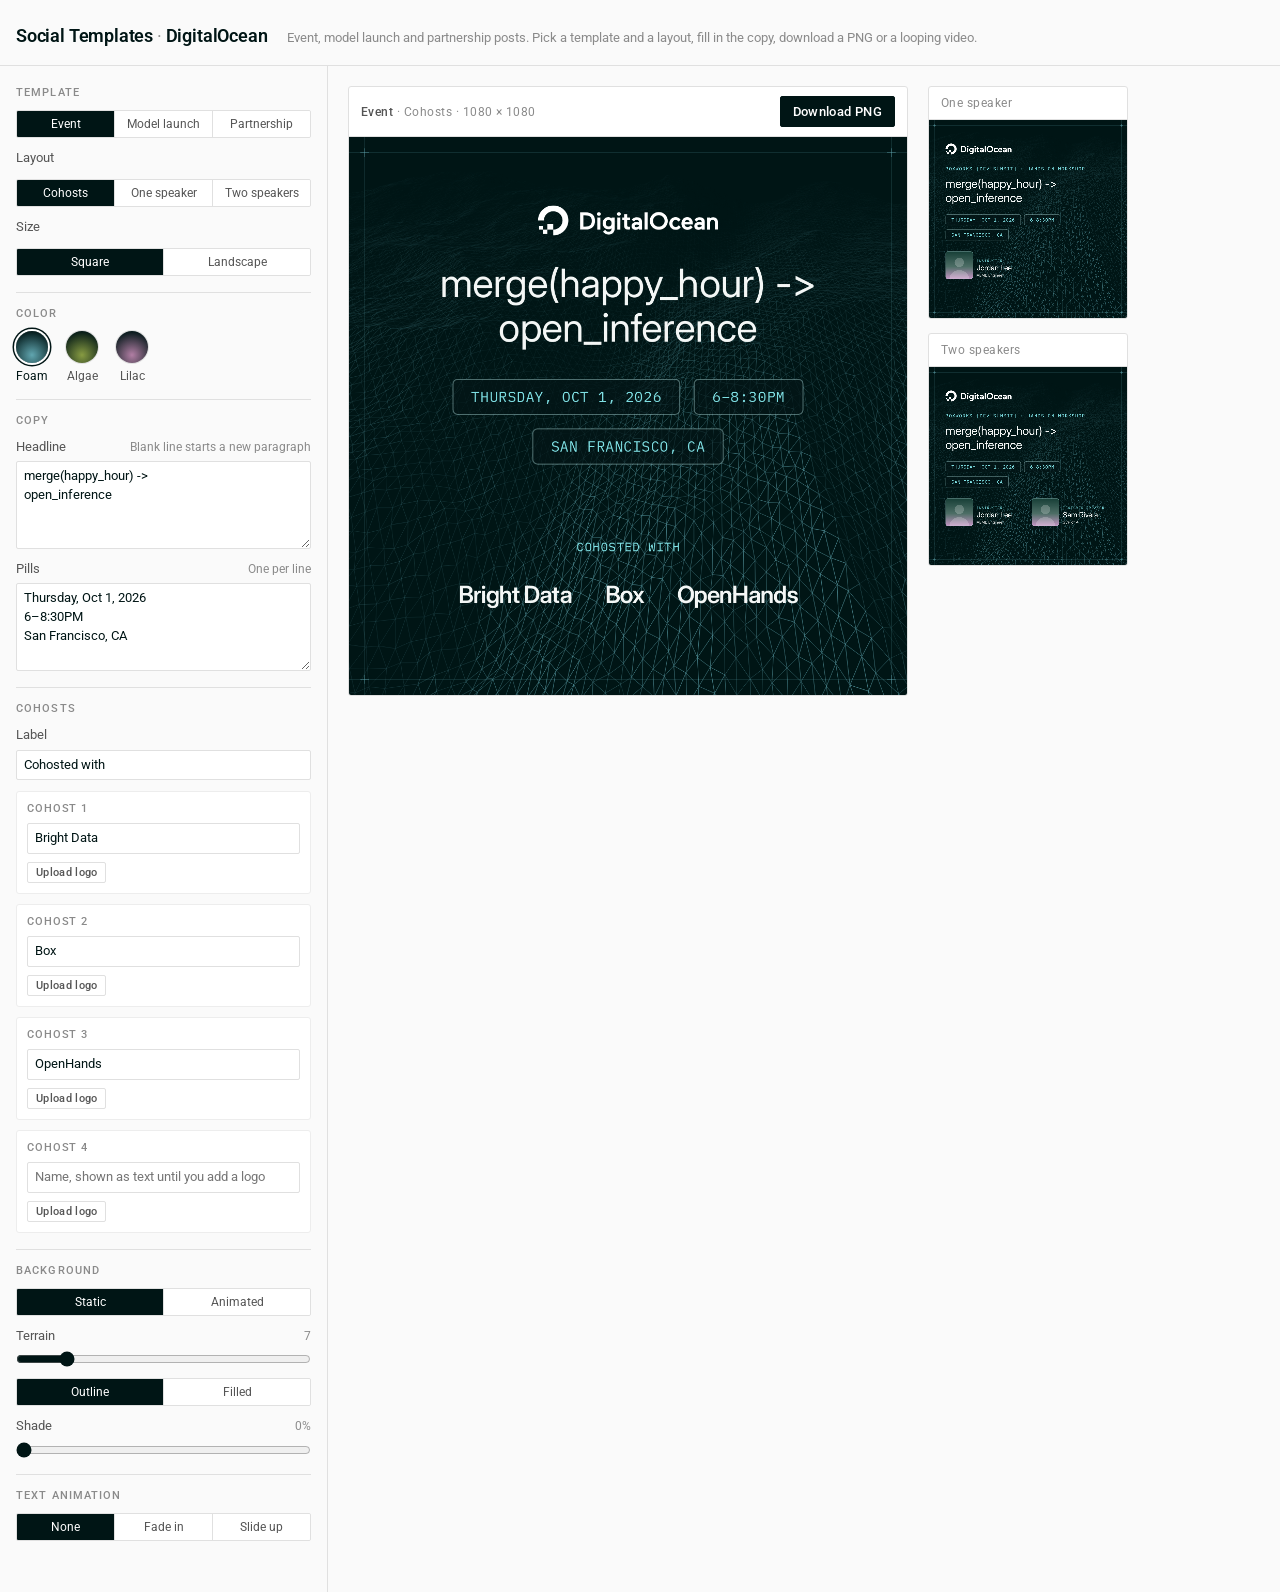
==== commit f0286b90: "Remove logo/photo removal buttons Co-Authored-By: Claude Sonnet 4.5 <noreply@anthropic.com>" ====
--- a/index.html
+++ b/index.html
@@ -68,7 +68,6 @@
         </label>
         <div class="file-row">
           <label class="btn ghost file">Upload logo<input type="file" accept="image/svg+xml,image/png" data-image="partner" hidden></label>
-          <button type="button" class="btn ghost" data-clear="partner">Use text</button>
         </div>
       </fieldset>
 
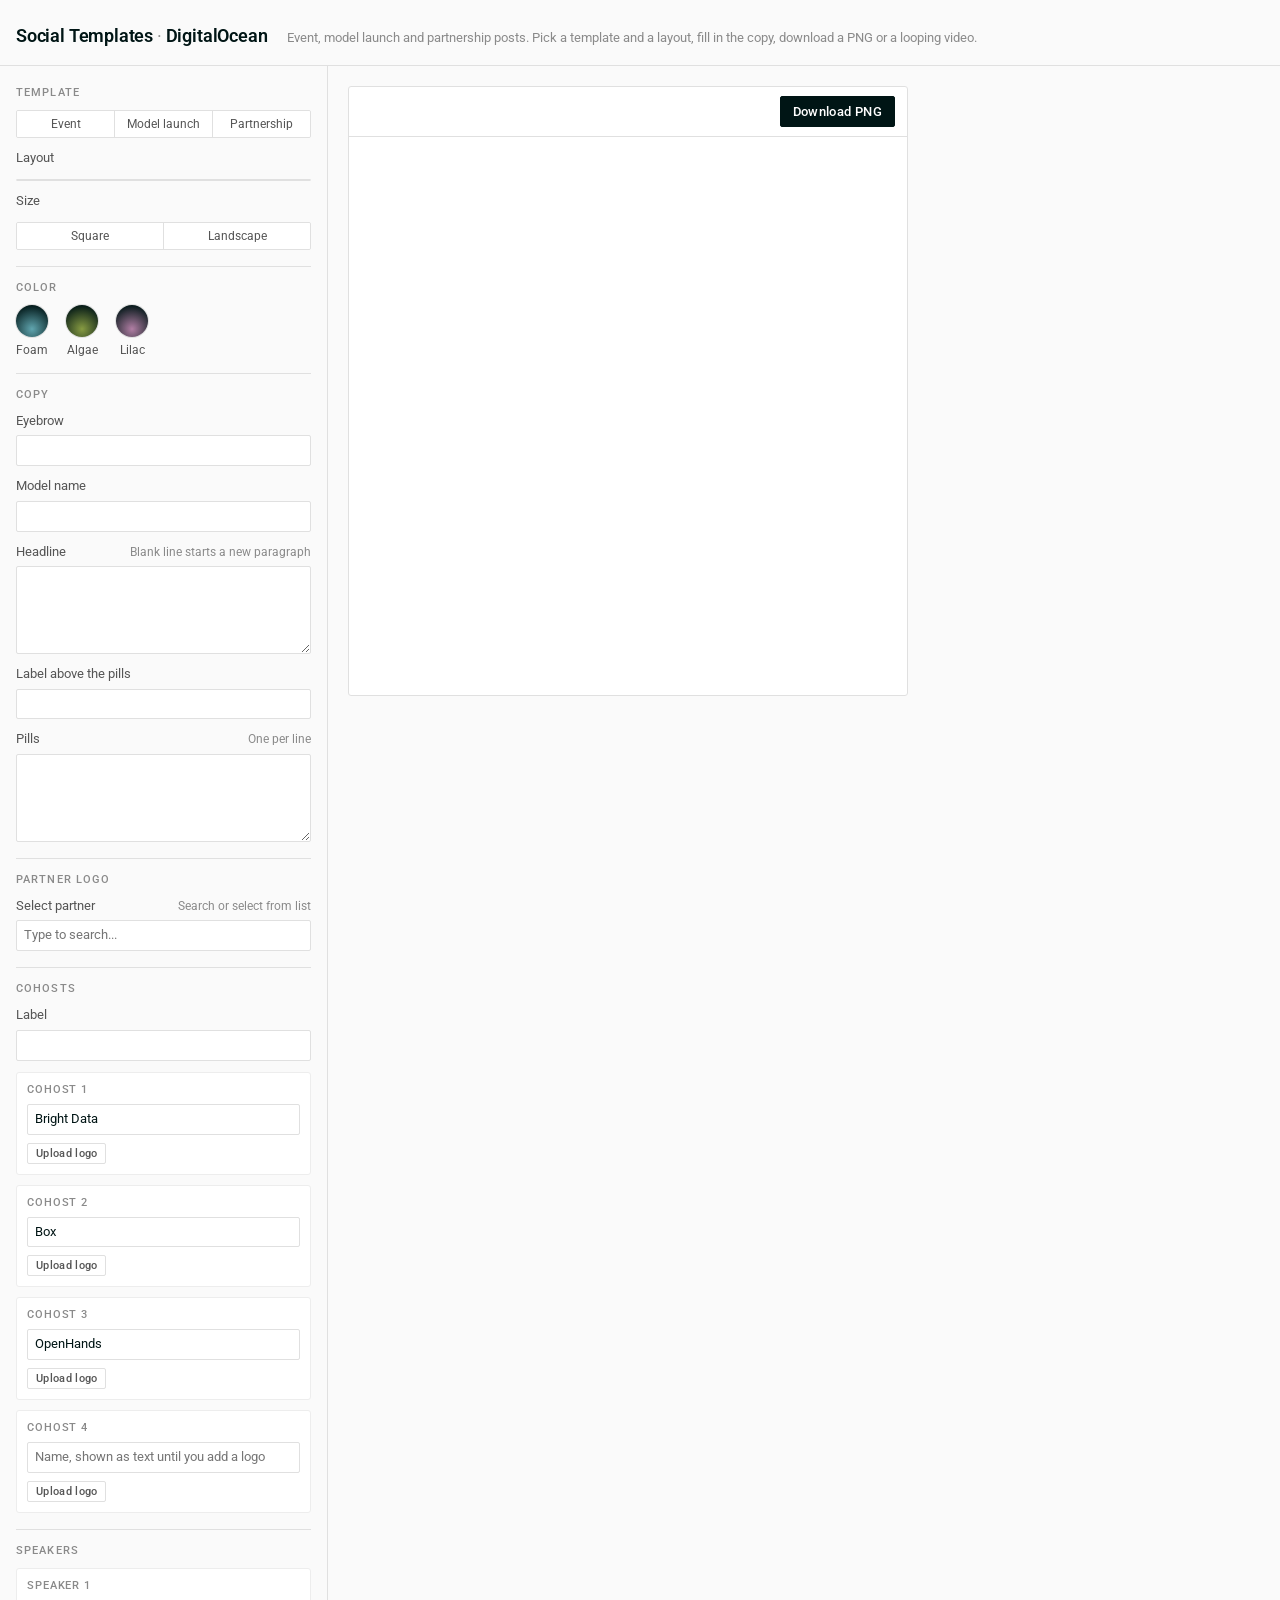
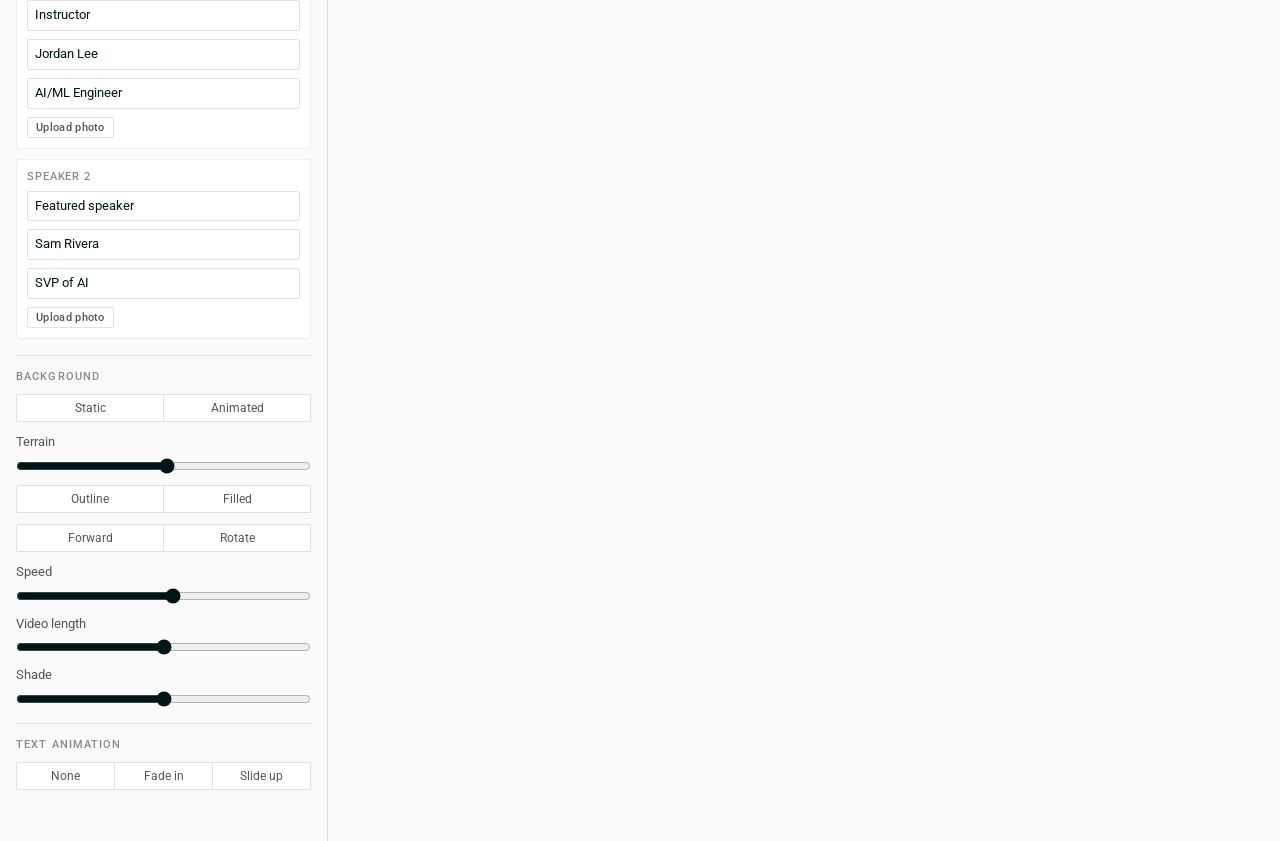
==== commit dd887cf2: "Add partner logo integration with searchable dropdown - Download 20 partner logos from Figma (white " ====
--- a/index.html
+++ b/index.html
@@ -63,12 +63,10 @@
 
       <fieldset data-field="partner">
         <legend><span class="sect">Partner logo</span></legend>
-        <label>Partner name <span class="hint">Shown as text until you add a logo</span>
-          <input name="partnerName" type="text">
+        <label>Select partner <span class="hint">Search or select from list</span>
+          <input name="partnerSearch" type="text" list="partners" placeholder="Type to search...">
+          <datalist id="partners"></datalist>
         </label>
-        <div class="file-row">
-          <label class="btn ghost file">Upload logo<input type="file" accept="image/svg+xml,image/png" data-image="partner" hidden></label>
-        </div>
       </fieldset>
 
       <fieldset data-field="cohosts">
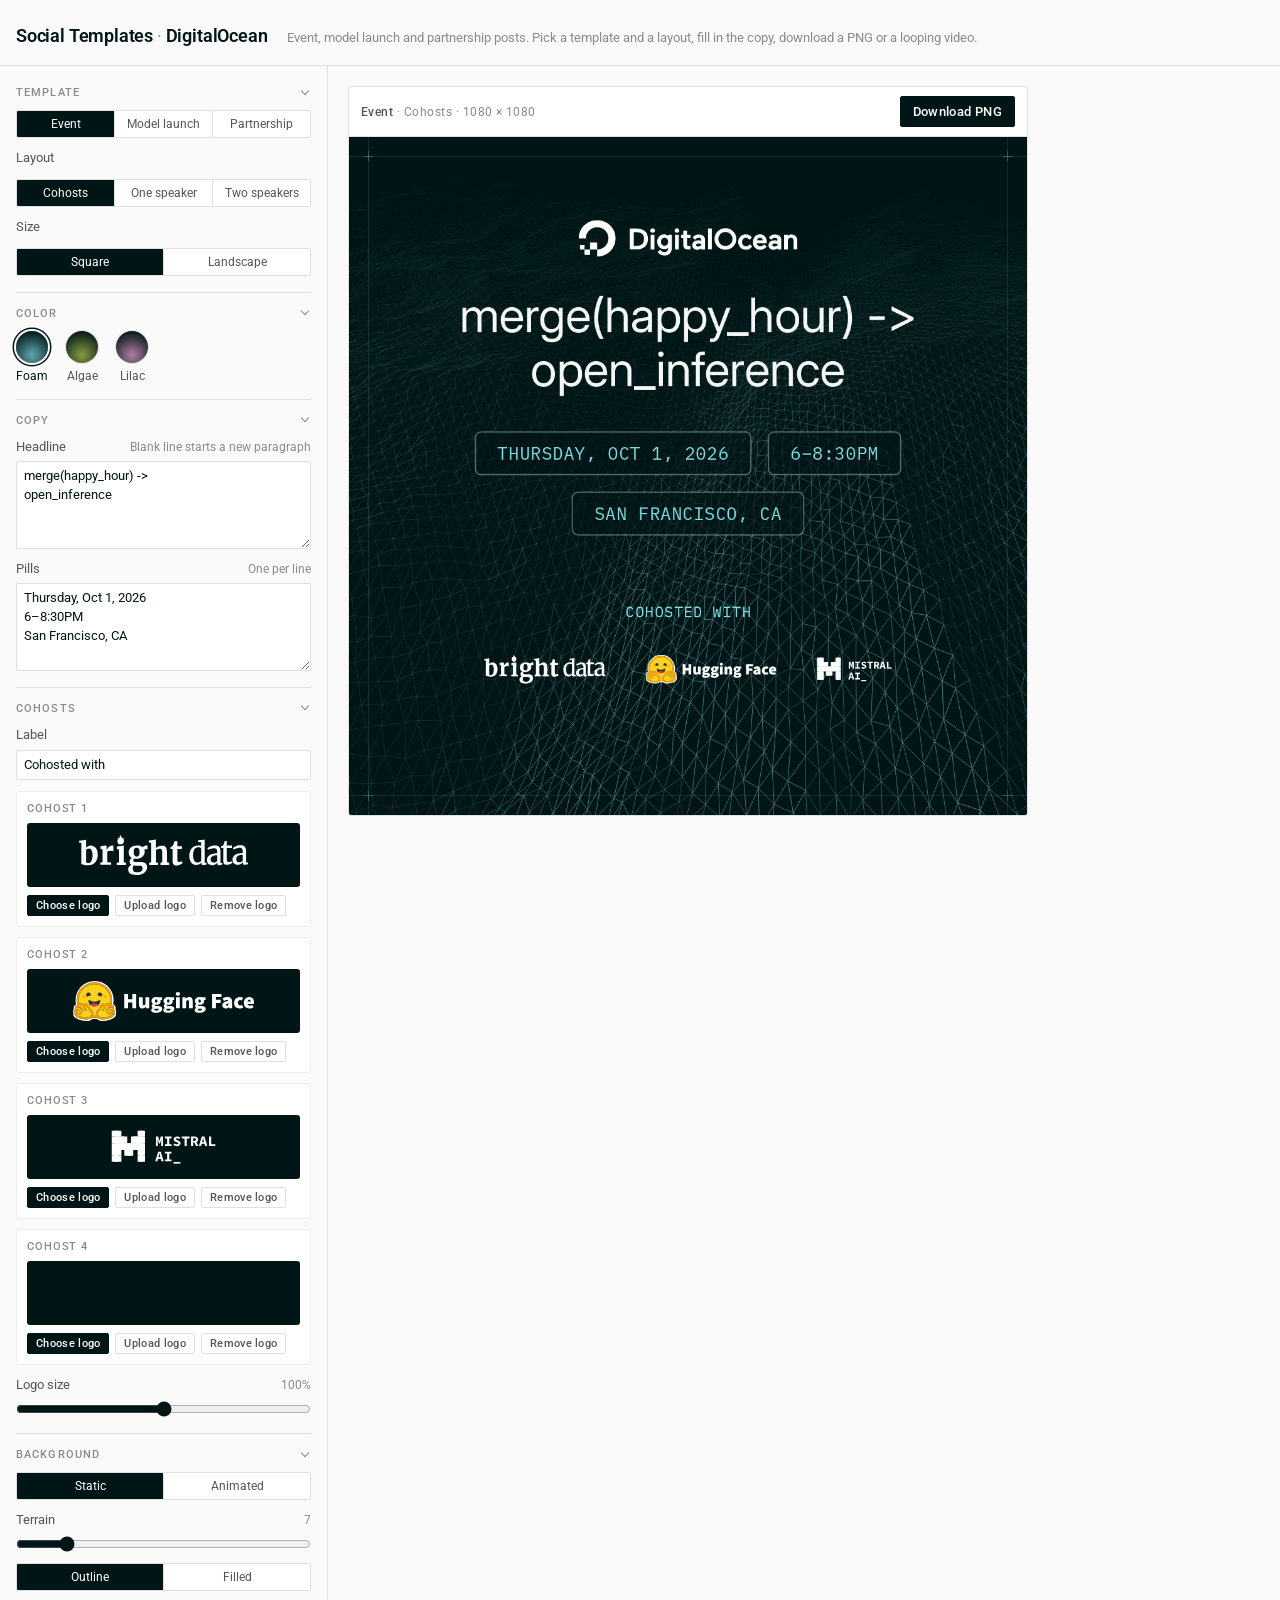
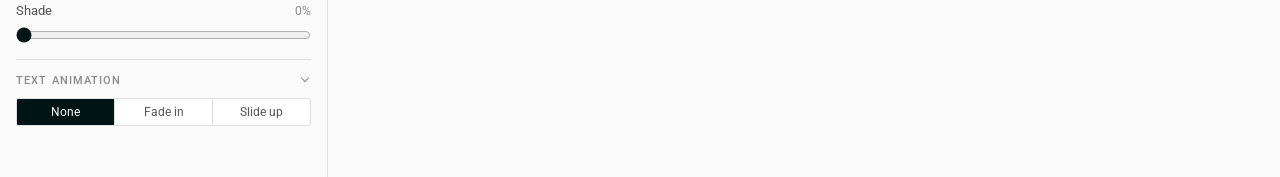
==== commit 5bab2048: "Complete partner logo integration with 272 logos and library modal - Replace file upload with logo l" ====
--- a/index.html
+++ b/index.html
@@ -63,9 +63,16 @@
 
       <fieldset data-field="partner">
         <legend><span class="sect">Partner logo</span></legend>
-        <label>Select partner <span class="hint">Search or select from list</span>
-          <input name="partnerSearch" type="text" list="partners" placeholder="Type to search...">
-          <datalist id="partners"></datalist>
+        <div class="entry">
+          <div class="logo-preview" id="partnerPreview"></div>
+          <div class="file-row">
+            <button type="button" class="btn small" id="partnerLibrary">Choose logo</button>
+            <label class="btn ghost small file">Upload logo<input type="file" accept="image/svg+xml,image/png" data-image="partner" hidden></label>
+            <button type="button" class="btn ghost small" data-clear="partner">Remove logo</button>
+          </div>
+        </div>
+        <label>Logo size <output id="partnerScaleValue"></output>
+          <input name="partnerScale" type="range" min="50" max="150" step="5">
         </label>
       </fieldset>
 
@@ -75,6 +82,9 @@
           <input name="cohostLabel" type="text">
         </label>
         <div id="cohosts" class="stack"></div>
+        <label>Logo size <output id="cohostScaleValue"></output>
+          <input name="cohostScale" type="range" min="50" max="150" step="5">
+        </label>
       </fieldset>
 
       <fieldset data-field="speakers">
@@ -131,11 +141,19 @@
         </div>
         <div class="view"><canvas id="main" width="1080" height="1080"></canvas></div>
       </div>
-      <div class="others" id="others"></div>
     </section>
   </main>
 
+  <dialog class="library" id="library">
+    <div class="library-top">
+      <input type="search" placeholder="Search logos" aria-label="Search logos">
+      <button type="button" class="btn ghost" data-close>Close</button>
+    </div>
+    <div class="library-grid"></div>
+  </dialog>
+
   <script src="assets.js"></script>
+  <script src="logos.js"></script>
   <script src="terrain-gl.js"></script>
   <script src="app.js"></script>
 </body>
--- a/style.css
+++ b/style.css
@@ -44,6 +44,12 @@
 }
 fieldset:first-child { border-top: 0; padding-top: 0; }
 legend { display: contents; }
+.section-body { display: flex; flex-direction: column; gap: 11px; }
+.collapsed .section-body { display: none; }
+.section-toggle { display: flex; align-items: center; justify-content: space-between; width: 100%; padding: 0; border: 0; background: none; cursor: pointer; text-align: left; }
+.section-toggle::after { content: ""; width: 6px; height: 6px; margin-right: 3px; border-right: 1.5px solid var(--ink-3); border-bottom: 1.5px solid var(--ink-3); transform: translateY(-2px) rotate(45deg); transition: transform 0.15s; }
+.collapsed .section-toggle::after { transform: translateX(-2px) rotate(-45deg); }
+.section-toggle:hover .sect, .section-toggle:hover::after { color: var(--ink); border-color: var(--ink); }
 .sect { color: var(--ink-3); font: 500 11px var(--sans); letter-spacing: 0.1em; text-transform: uppercase; }
 label { display: block; color: var(--ink-2); font-size: 12.5px; }
 label output, label .hint { float: right; color: var(--ink-3); font: 400 12px/1.6 var(--sans); }
@@ -103,6 +109,9 @@
 .entry { display: flex; flex-direction: column; gap: 8px; padding: 10px; border: 1px solid var(--line-soft); border-radius: 3px; background: var(--field); }
 .entry-top { display: flex; justify-content: space-between; align-items: center; color: var(--ink-3); font: 500 11px var(--sans); letter-spacing: 0.08em; text-transform: uppercase; }
 .entry input[type="text"] { margin-top: 0; }
+.logo-preview { display: flex; align-items: center; justify-content: center; height: 64px; padding: 12px 16px; border-radius: 3px; background: var(--ink); }
+.logo-preview img { max-width: 100%; max-height: 100%; }
+.logo-preview.empty { border: 1px dashed var(--line); background: transparent; color: var(--ink-3); font-size: 12px; }
 .file-row { display: flex; gap: 6px; flex-wrap: wrap; }
 
 .btn {
@@ -120,6 +129,18 @@
 .btn.file { display: inline-block; }
 .btn.small { padding: 3px 8px; font-size: 10.5px; }
 
+/* Logo library: a searchable grid of the white logos on the post color. */
+.library { width: min(760px, 92vw); max-height: 80vh; padding: 0; border: 1px solid var(--line); border-radius: 4px; background: var(--panel); color: var(--ink); }
+.library::backdrop { background: rgba(0, 21, 21, 0.4); }
+.library-top { position: sticky; top: 0; display: flex; gap: 8px; padding: 12px; border-bottom: 1px solid var(--line); background: var(--panel); }
+.library-top input { flex: 1; }
+.library-grid { display: grid; grid-template-columns: repeat(auto-fill, minmax(130px, 1fr)); gap: 8px; padding: 12px; }
+.library-grid button { display: flex; flex-direction: column; gap: 6px; padding: 0; border: 1px solid var(--line); border-radius: 3px; background: var(--panel); color: var(--ink-2); font: 400 11px var(--sans); text-align: left; cursor: pointer; overflow: hidden; }
+.library-grid button:hover { border-color: var(--ink); color: var(--ink); }
+.library-grid .tile { display: flex; align-items: center; justify-content: center; height: 64px; padding: 10px 14px; background: var(--ink); }
+.library-grid img { max-width: 100%; max-height: 100%; }
+.library-grid span { padding: 0 8px 7px; white-space: nowrap; overflow: hidden; text-overflow: ellipsis; }
+
 /* The selected layout large, the other layouts of the same template small beside it. */
 .stage {
   position: sticky;
@@ -132,12 +153,8 @@
   padding: 20px;
 }
 .canvas { overflow: hidden; border: 1px solid var(--line); border-radius: 3px; background: var(--panel); }
-.canvas.main { width: min(560px, 100%); }
-.others { display: flex; flex-direction: column; gap: 14px; }
-.others .canvas { width: 200px; cursor: pointer; }
-.others .canvas:hover { border-color: var(--ink-3); }
-.landscape .canvas.main { width: min(680px, 100%); }
-.landscape .others .canvas { width: 220px; }
+.canvas.main { width: min(680px, 100%, calc(100vh - 170px)); }
+.landscape .canvas.main { width: min(1040px, 100%); }
 .cbar { display: flex; flex-wrap: wrap; align-items: center; gap: 8px 14px; padding: 9px 12px; border-bottom: 1px solid var(--line); }
 .cbar .k { color: var(--ink-3); font: 400 12px var(--sans); letter-spacing: 0.04em; }
 .cbar .k b { color: var(--ink-2); font-weight: 500; }
@@ -148,12 +165,10 @@
   .layout { grid-template-columns: minmax(0, 1fr); }
   .panel { border-right: 0; border-bottom: 1px solid var(--line); }
   .stage { position: static; }
-  .others { flex-direction: row; flex-wrap: wrap; }
-  .others .canvas { width: 150px; }
 }
 
 /* ?solo shows just the post at full size. */
-.solo header.top, .solo .panel, .solo .others, .solo .cbar { display: none; }
+.solo header.top, .solo .panel, .solo .cbar { display: none; }
 .solo .layout, .solo .stage { display: block; padding: 0; }
 .solo .canvas.main { width: 1080px; border: 0; border-radius: 0; }
 .solo.landscape .canvas.main { width: 1920px; }
